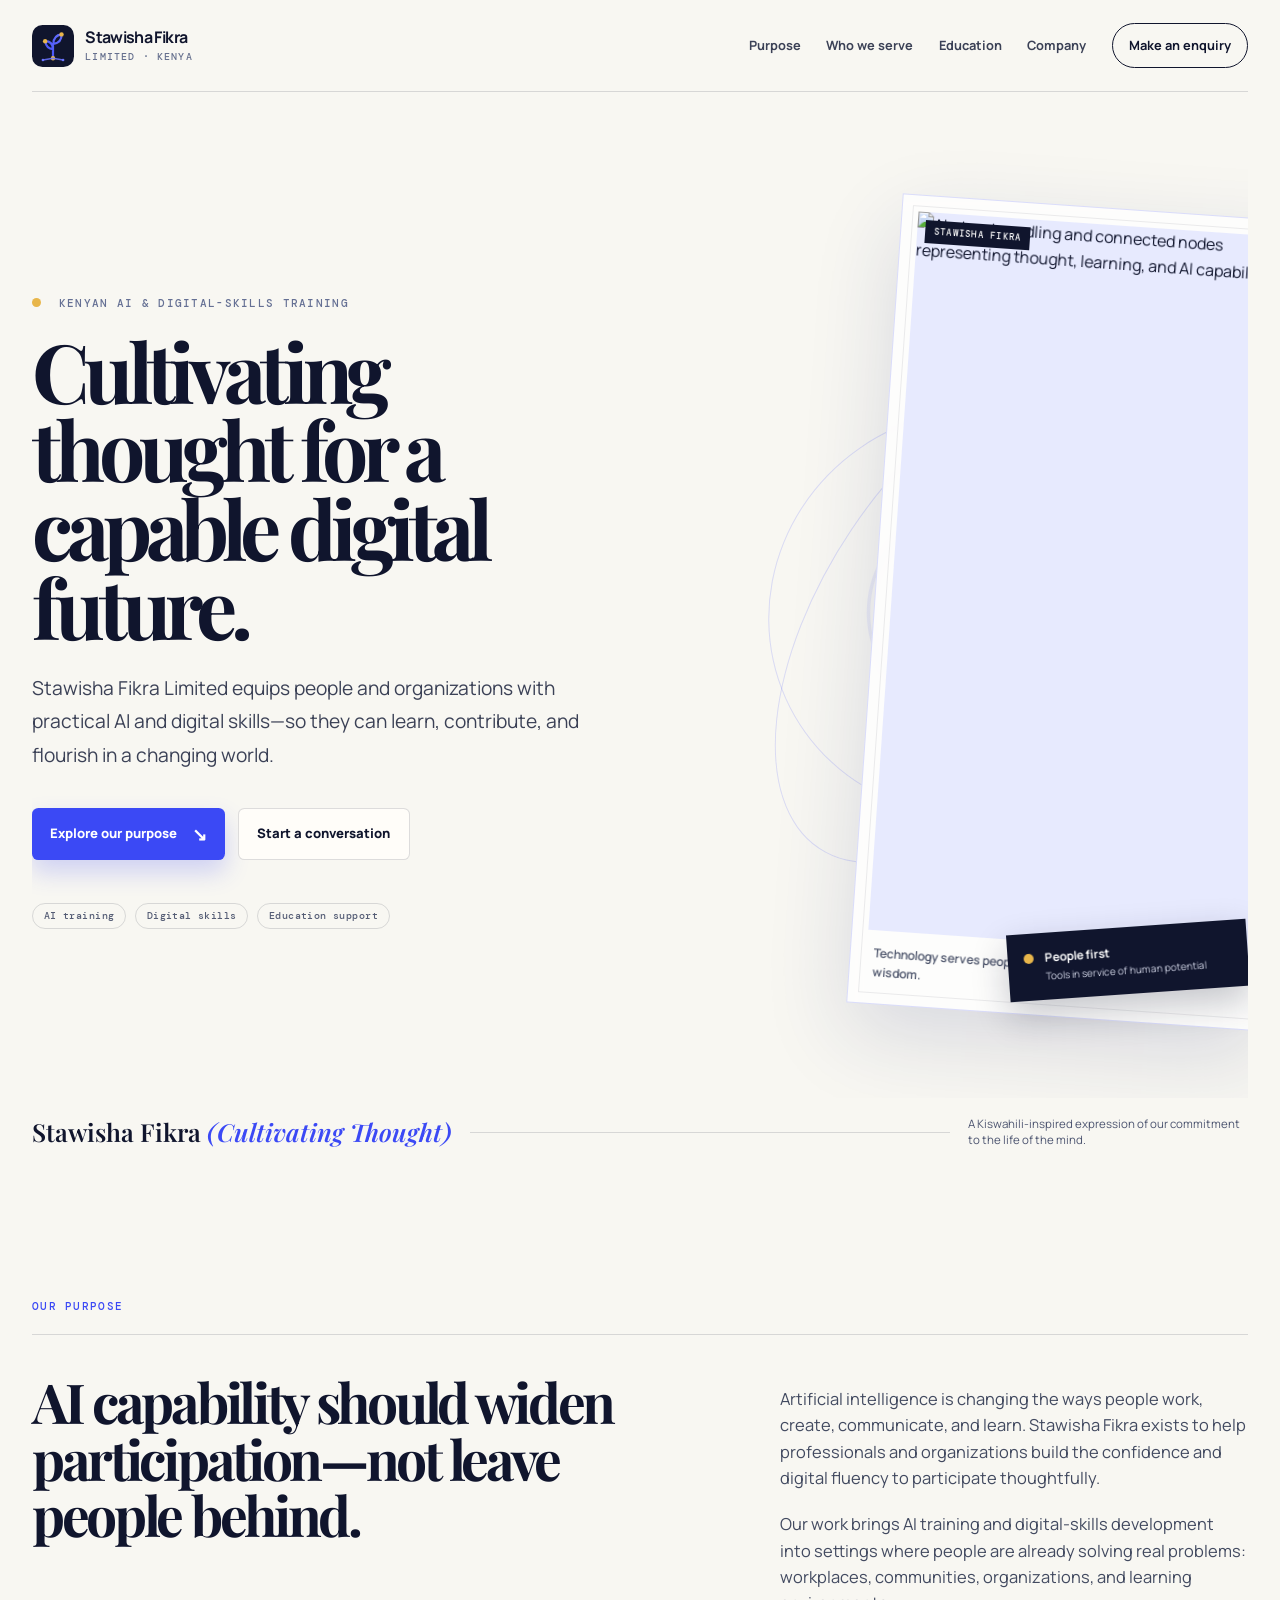
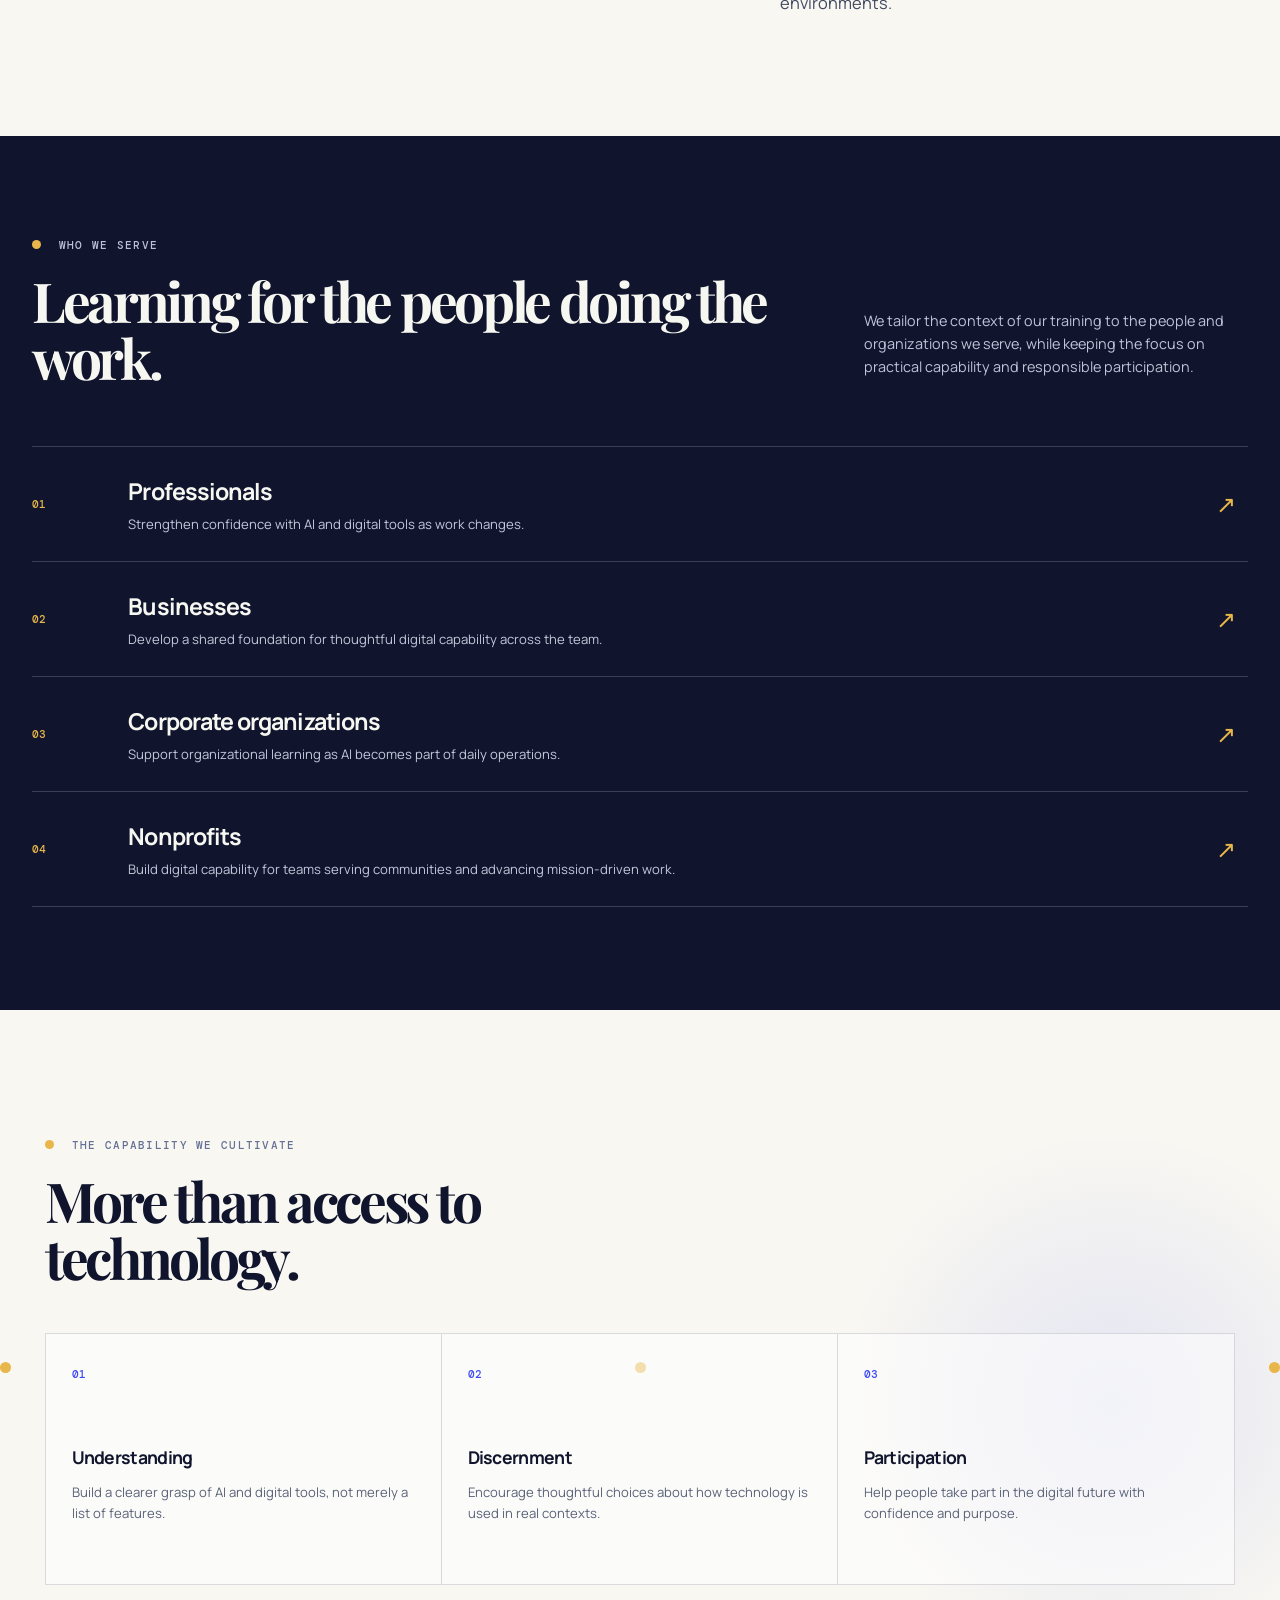
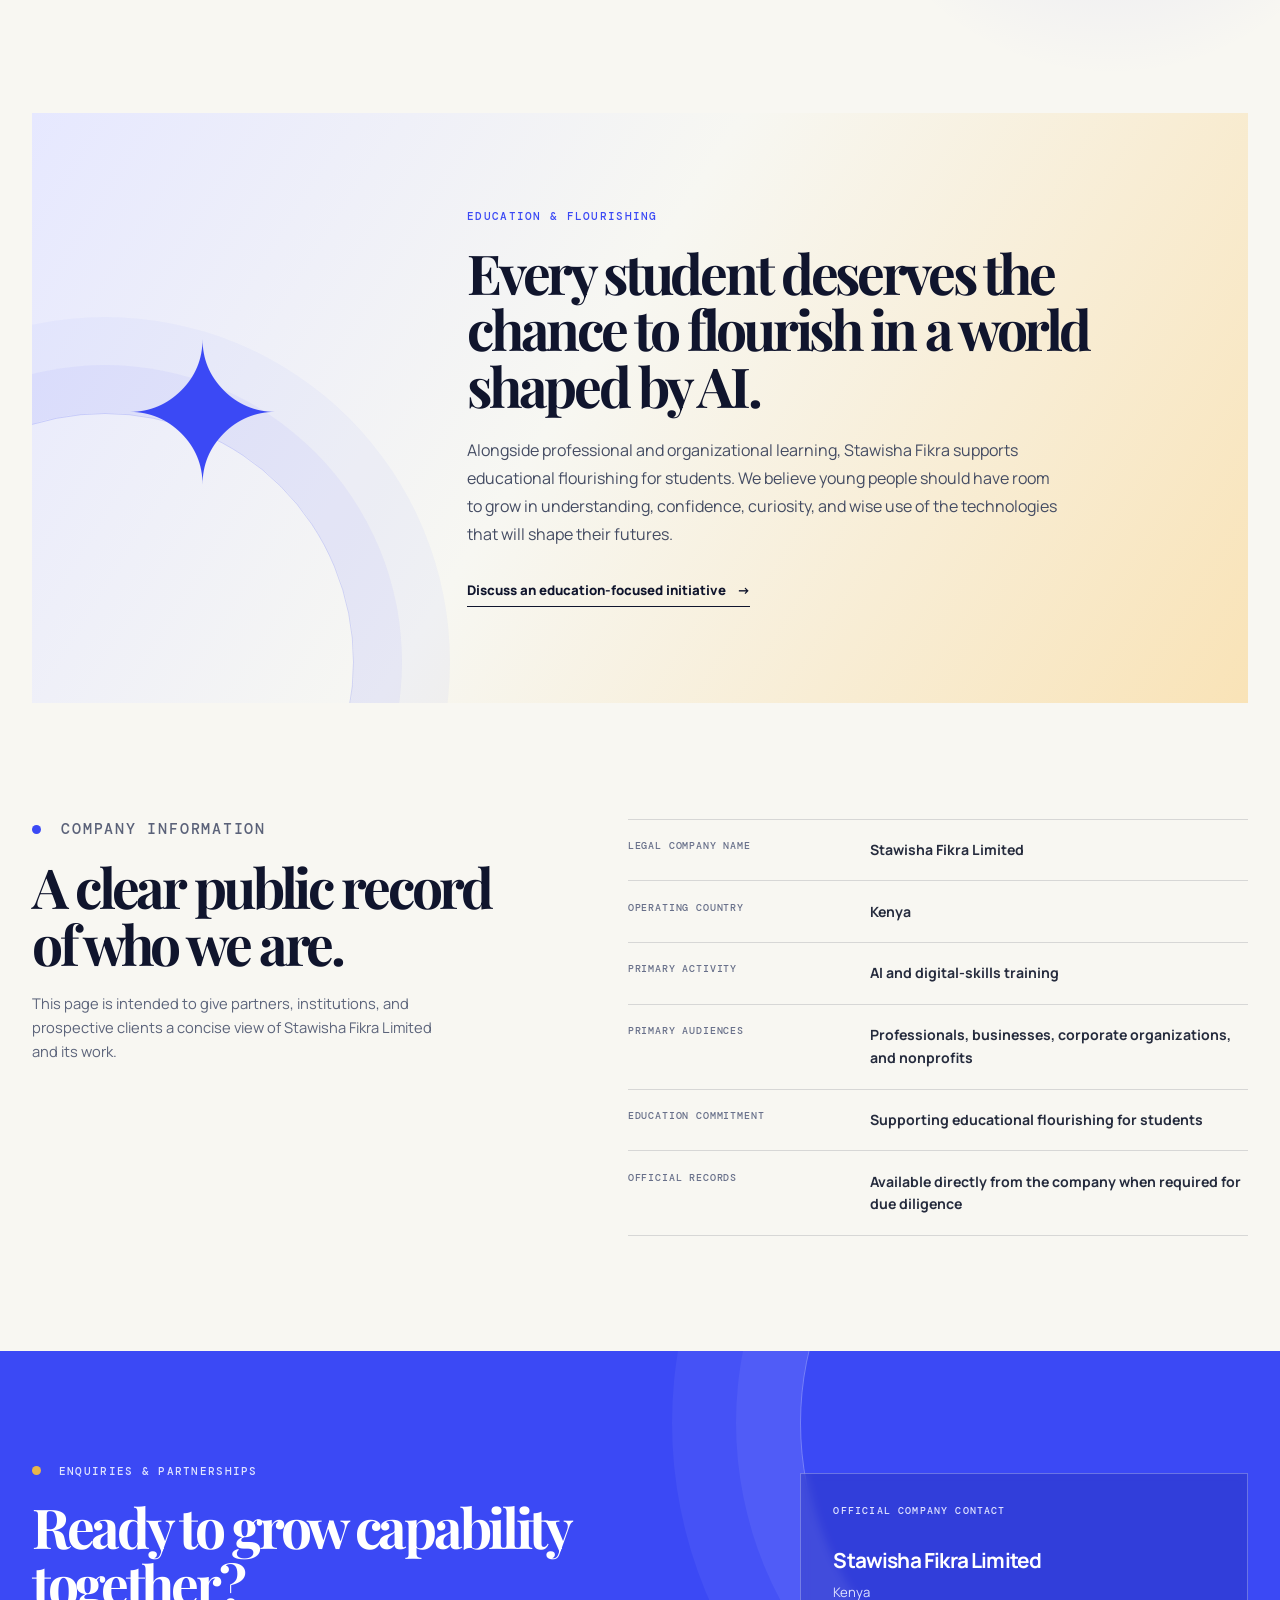
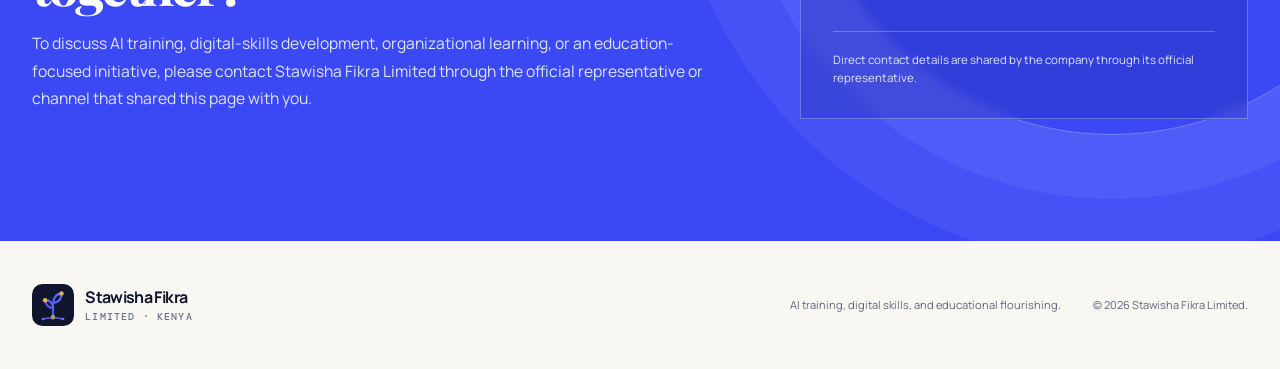
==== index.html @ e41175f0 "Publish official Stawisha Fikra website" ====
<!doctype html>
<html lang="en">
  <head>
    <meta charset="UTF-8" />
    <meta name="viewport" content="width=device-width, initial-scale=1.0" />
    <meta name="theme-color" content="#3b49f5" />
    <meta
      name="description"
      content="Stawisha Fikra Limited is a Kenyan AI and digital-skills training company serving professionals, businesses, corporate organizations, and nonprofits."
    />
    <meta
      name="keywords"
      content="AI training Kenya, digital skills, Stawisha Fikra, organizational learning, student flourishing"
    />
    <meta property="og:type" content="website" />
    <meta property="og:title" content="Stawisha Fikra | AI & Digital Skills Training" />
    <meta
      property="og:description"
      content="Cultivating thought and building practical AI and digital capability for people and organizations in Kenya."
    />
    <meta property="og:url" content="https://amosthestemguy.github.io/stawisha-fikra-limited/" />
    <meta property="og:site_name" content="Stawisha Fikra Limited" />
    <meta property="og:image" content="https://files.manuscdn.com/user_upload_by_module/session_file/112589645/gCdXlFzOjqTmCFvg.svg" />
    <meta name="twitter:card" content="summary" />
    <meta name="twitter:title" content="Stawisha Fikra | AI & Digital Skills Training" />
    <meta
      name="twitter:description"
      content="Cultivating thought and building practical AI and digital capability for people and organizations in Kenya."
    />
    <meta name="twitter:image" content="https://files.manuscdn.com/user_upload_by_module/session_file/112589645/gCdXlFzOjqTmCFvg.svg" />
    <title>Stawisha Fikra | AI & Digital Skills Training</title>
    <link rel="canonical" href="https://amosthestemguy.github.io/stawisha-fikra-limited/" />
    <link rel="icon" href="/favicon.svg" type="image/svg+xml" />
    <link rel="manifest" href="/manifest.webmanifest" />
    <link rel="stylesheet" href="/styles.css" />
  </head>
  <body>
    <a class="skip-link" href="#main-content">Skip to content</a>

    <header class="site-header">
      <a class="brand" href="#top" aria-label="Stawisha Fikra home">
        <img src="/favicon.svg" alt="" width="42" height="42" />
        <span>
          <strong>Stawisha Fikra</strong>
          <small>Limited · Kenya</small>
        </span>
      </a>
      <nav aria-label="Primary navigation">
        <a href="#purpose">Purpose</a>
        <a href="#who-we-serve">Who we serve</a>
        <a href="#education">Education</a>
        <a href="#company">Company</a>
        <a class="nav-cta" href="#contact">Make an enquiry</a>
      </nav>
    </header>

    <main id="main-content">
      <section class="hero" id="top" aria-labelledby="hero-title">
        <div class="hero-copy">
          <p class="eyebrow"><span></span> Kenyan AI &amp; digital-skills training</p>
          <h1 id="hero-title">Cultivating thought for a capable digital future.</h1>
          <p class="hero-lede">
            Stawisha Fikra Limited equips people and organizations with practical AI and digital skills—so they can learn, contribute, and flourish in a changing world.
          </p>
          <div class="hero-actions">
            <a class="button button-primary" href="#purpose">Explore our purpose <span aria-hidden="true">↘</span></a>
            <a class="button button-secondary" href="#contact">Start a conversation</a>
          </div>
          <div class="hero-proof" aria-label="Company focus areas">
            <span>AI training</span>
            <span>Digital skills</span>
            <span>Education support</span>
          </div>
        </div>

        <div class="hero-art" aria-label="Cultivating thought visual">
          <div class="orbit orbit-one"></div>
          <div class="orbit orbit-two"></div>
          <div class="hero-art-panel">
            <div class="art-label">STAWISHA FIKRA</div>
            <img
              src="/manus-storage/async-images/qC5OVUge8Ww4VM1er7DIjy/image-1.webp"
              alt="Abstract seedling and connected nodes representing thought, learning, and AI capability"
              width="720"
              height="720"
              fetchpriority="high"
            />
            <p>Technology serves people best when capability grows with wisdom.</p>
          </div>
          <div class="signal-card">
            <span class="signal-dot"></span>
            <div><strong>People first</strong><small>Tools in service of human potential</small></div>
          </div>
        </div>
      </section>

      <section class="name-band" aria-label="Company name translation">
        <p>Stawisha Fikra <span>(Cultivating Thought)</span></p>
        <div class="name-rule" aria-hidden="true"></div>
        <p class="name-note">A Kiswahili-inspired expression of our commitment to the life of the mind.</p>
      </section>

      <section class="purpose section-frame" id="purpose" aria-labelledby="purpose-title">
        <div class="section-kicker">Our purpose</div>
        <div class="purpose-layout">
          <div>
            <h2 id="purpose-title">AI capability should widen participation—not leave people behind.</h2>
          </div>
          <div class="purpose-copy">
            <p>
              Artificial intelligence is changing the ways people work, create, communicate, and learn. Stawisha Fikra exists to help professionals and organizations build the confidence and digital fluency to participate thoughtfully.
            </p>
            <p>
              Our work brings AI training and digital-skills development into settings where people are already solving real problems: workplaces, communities, organizations, and learning environments.
            </p>
          </div>
        </div>
      </section>

      <section class="audiences" id="who-we-serve" aria-labelledby="audience-title">
        <div class="audience-header">
          <div>
            <p class="eyebrow dark"><span></span> Who we serve</p>
            <h2 id="audience-title">Learning for the people doing the work.</h2>
          </div>
          <p>We tailor the context of our training to the people and organizations we serve, while keeping the focus on practical capability and responsible participation.</p>
        </div>
        <div class="audience-list">
          <article class="audience-item">
            <span class="number">01</span>
            <div><h3>Professionals</h3><p>Strengthen confidence with AI and digital tools as work changes.</p></div>
            <span class="arrow" aria-hidden="true">↗</span>
          </article>
          <article class="audience-item">
            <span class="number">02</span>
            <div><h3>Businesses</h3><p>Develop a shared foundation for thoughtful digital capability across the team.</p></div>
            <span class="arrow" aria-hidden="true">↗</span>
          </article>
          <article class="audience-item">
            <span class="number">03</span>
            <div><h3>Corporate organizations</h3><p>Support organizational learning as AI becomes part of daily operations.</p></div>
            <span class="arrow" aria-hidden="true">↗</span>
          </article>
          <article class="audience-item">
            <span class="number">04</span>
            <div><h3>Nonprofits</h3><p>Build digital capability for teams serving communities and advancing mission-driven work.</p></div>
            <span class="arrow" aria-hidden="true">↗</span>
          </article>
        </div>
      </section>

      <section class="capability" aria-labelledby="capability-title">
        <div class="capability-rail" aria-hidden="true"><span></span><span></span><span></span></div>
        <div class="capability-content">
          <p class="eyebrow"><span></span> The capability we cultivate</p>
          <h2 id="capability-title">More than access to technology.</h2>
          <div class="capability-grid">
            <article><span>01</span><h3>Understanding</h3><p>Build a clearer grasp of AI and digital tools, not merely a list of features.</p></article>
            <article><span>02</span><h3>Discernment</h3><p>Encourage thoughtful choices about how technology is used in real contexts.</p></article>
            <article><span>03</span><h3>Participation</h3><p>Help people take part in the digital future with confidence and purpose.</p></article>
          </div>
        </div>
      </section>

      <section class="education section-frame" id="education" aria-labelledby="education-title">
        <div class="education-marker" aria-hidden="true">✦</div>
        <div class="education-copy">
          <p class="section-kicker">Education &amp; flourishing</p>
          <h2 id="education-title">Every student deserves the chance to flourish in a world shaped by AI.</h2>
          <p>
            Alongside professional and organizational learning, Stawisha Fikra supports educational flourishing for students. We believe young people should have room to grow in understanding, confidence, curiosity, and wise use of the technologies that will shape their futures.
          </p>
          <a class="text-link" href="#contact">Discuss an education-focused initiative <span aria-hidden="true">→</span></a>
        </div>
      </section>

      <section class="company" id="company" aria-labelledby="company-title">
        <div class="company-intro">
          <p class="eyebrow dark"><span></span> Company information</p>
          <h2 id="company-title">A clear public record of who we are.</h2>
          <p>This page is intended to give partners, institutions, and prospective clients a concise view of Stawisha Fikra Limited and its work.</p>
        </div>
        <dl class="company-facts">
          <div><dt>Legal company name</dt><dd>Stawisha Fikra Limited</dd></div>
          <div><dt>Operating country</dt><dd>Kenya</dd></div>
          <div><dt>Primary activity</dt><dd>AI and digital-skills training</dd></div>
          <div><dt>Primary audiences</dt><dd>Professionals, businesses, corporate organizations, and nonprofits</dd></div>
          <div><dt>Education commitment</dt><dd>Supporting educational flourishing for students</dd></div>
          <div><dt>Official records</dt><dd>Available directly from the company when required for due diligence</dd></div>
        </dl>
      </section>

      <section class="contact" id="contact" aria-labelledby="contact-title">
        <div class="contact-sun" aria-hidden="true"></div>
        <div class="contact-copy">
          <p class="eyebrow"><span></span> Enquiries &amp; partnerships</p>
          <h2 id="contact-title">Ready to grow capability together?</h2>
          <p>To discuss AI training, digital-skills development, organizational learning, or an education-focused initiative, please contact Stawisha Fikra Limited through the official representative or channel that shared this page with you.</p>
        </div>
        <aside class="contact-card" aria-label="Official contact information">
          <p class="contact-card-label">Official company contact</p>
          <h3>Stawisha Fikra Limited</h3>
          <p>Kenya</p>
          <div class="contact-card-rule"></div>
          <p class="contact-small">Direct contact details are shared by the company through its official representative.</p>
        </aside>
      </section>
    </main>

    <footer class="site-footer">
      <a class="brand brand-footer" href="#top" aria-label="Back to top">
        <img src="/favicon.svg" alt="" width="35" height="35" />
        <span><strong>Stawisha Fikra</strong><small>Limited · Kenya</small></span>
      </a>
      <p>AI training, digital skills, and educational flourishing.</p>
      <p>© <span id="year">2026</span> Stawisha Fikra Limited.</p>
    </footer>
  </body>
</html>
---- styles.css ----
@import url('https://fonts.googleapis.com/css2?family=DM+Mono:wght@400;500&family=Manrope:wght@400;500;600;700;800&family=Playfair+Display:ital,wght@0,600;0,700;1,600&display=swap');

:root {
  --ink: #10152d;
  --muted: #66708e;
  --paper: #f8f7f2;
  --blue: #3b49f5;
  --blue-dark: #242cb5;
  --gold: #e8b64b;
  --line: rgba(16, 21, 45, 0.14);
  --serif: "Playfair Display", Georgia, serif;
  --sans: "Manrope", Arial, sans-serif;
  --mono: "DM Mono", monospace;
}

* { box-sizing: border-box; }
html { scroll-behavior: smooth; }
body { margin: 0; background: var(--paper); color: var(--ink); font-family: var(--sans); font-size: 16px; line-height: 1.6; }
a { color: inherit; text-decoration: none; }
img { display: block; max-width: 100%; }

.skip-link { position: fixed; z-index: 100; top: -5rem; left: 1rem; background: var(--ink); color: #fff; padding: .75rem 1rem; border-radius: .5rem; transition: top .2s; }
.skip-link:focus { top: 1rem; }

.site-header { width: min(1380px, calc(100% - 64px)); min-height: 92px; margin: auto; display: flex; justify-content: space-between; align-items: center; gap: 2rem; border-bottom: 1px solid var(--line); }
.brand { display: inline-flex; align-items: center; gap: .7rem; flex-shrink: 0; }
.brand img { width: 42px; height: 42px; }
.brand span { display: grid; line-height: 1.08; }
.brand strong { font-size: 1rem; letter-spacing: -.04em; }
.brand small { margin-top: .35rem; color: var(--muted); font: 500 .61rem/1 var(--mono); letter-spacing: .12em; text-transform: uppercase; }
.site-header nav { display: flex; align-items: center; gap: clamp(.8rem, 2vw, 2rem); color: #3b4156; font-size: .8rem; font-weight: 700; }
.site-header nav > a:not(.nav-cta) { position: relative; }
.site-header nav > a:not(.nav-cta)::after { content: ""; width: 0; height: 2px; position: absolute; bottom: -.4rem; left: 0; background: var(--blue); transition: width .2s; }
.site-header nav > a:not(.nav-cta):hover::after, .site-header nav > a:not(.nav-cta):focus-visible::after { width: 100%; }
.nav-cta { padding: .7rem 1rem; border: 1px solid var(--ink); border-radius: 999px; color: var(--ink); }
.nav-cta:hover, .nav-cta:focus-visible { background: var(--ink); color: #fff; }

.hero { width: min(1380px, calc(100% - 64px)); min-height: 675px; margin: auto; padding: clamp(4.5rem, 9vw, 8.5rem) 0 5rem; display: grid; grid-template-columns: minmax(0, 1.04fr) minmax(410px, .96fr); align-items: center; gap: clamp(2rem, 7vw, 8rem); overflow: hidden; }
.hero-copy { position: relative; z-index: 2; }
.eyebrow, .section-kicker { margin: 0 0 1.2rem; color: #657094; font: 500 .67rem/1.4 var(--mono); letter-spacing: .12em; text-transform: uppercase; }
.eyebrow span { display: inline-block; width: 9px; height: 9px; margin-right: .6rem; border-radius: 99px; background: var(--gold); }
.eyebrow.dark { color: #5b6279; }
.eyebrow.dark span { background: var(--blue); }
h1, h2, h3, p { margin-top: 0; }
h1 { max-width: 700px; margin-bottom: 1.65rem; font: 700 clamp(3.5rem, 6.4vw, 6.7rem)/.96 var(--serif); letter-spacing: -.075em; }
.hero-lede { max-width: 590px; margin-bottom: 2.2rem; color: #3b4156; font-size: clamp(1.02rem, 1.5vw, 1.2rem); line-height: 1.75; }
.hero-actions { display: flex; flex-wrap: wrap; gap: .8rem; }
.button { min-height: 50px; display: inline-flex; align-items: center; justify-content: center; gap: .9rem; padding: .75rem 1.15rem; border-radius: .4rem; font-size: .82rem; font-weight: 800; transition: transform .2s, background .2s, color .2s; }
.button:hover, .button:focus-visible { transform: translateY(-2px); }
.button-primary { background: var(--blue); color: #fff; box-shadow: 0 12px 24px rgba(59, 73, 245, .22); }
.button-primary:hover, .button-primary:focus-visible { background: var(--blue-dark); }
.button-primary span { font-size: 1.1rem; }
.button-secondary { border: 1px solid var(--line); background: #fffdf9; }
.button-secondary:hover, .button-secondary:focus-visible { border-color: var(--ink); }
.hero-proof { display: flex; flex-wrap: wrap; gap: .55rem; margin-top: 2.7rem; }
.hero-proof span { padding: .43rem .68rem; border: 1px solid var(--line); border-radius: 999px; color: #555d75; font: 500 .63rem/1 var(--mono); letter-spacing: .04em; }

.hero-art { position: relative; min-height: 470px; display: grid; place-items: center; }
.hero-art::before { content: ""; position: absolute; width: 90%; aspect-ratio: 1; border-radius: 50%; background: radial-gradient(circle at 50% 50%, rgba(232,182,75,.24) 0 3%, transparent 3.2% 12%, rgba(59,73,245,.11) 12.3% 13%, transparent 13.3% 31%, rgba(59,73,245,.08) 31.3% 32%, transparent 32.3%); }
.orbit { position: absolute; border: 1px solid rgba(59,73,245,.16); border-radius: 50%; }
.orbit-one { width: 78%; height: 50%; transform: rotate(-24deg); }
.orbit-two { width: 56%; height: 70%; transform: rotate(34deg); }
.hero-art-panel { position: relative; z-index: 1; width: min(80%, 420px); padding: 1rem; border: 1px solid rgba(59,73,245,.18); background: rgba(255,255,255,.72); box-shadow: 0 30px 80px rgba(31, 39, 110, .14); backdrop-filter: blur(8px); transform: rotate(4deg); }
.hero-art-panel::after { content: ""; position: absolute; inset: .6rem; border: 1px solid rgba(16,21,45,.08); pointer-events: none; }
.hero-art-panel img { width: 100%; aspect-ratio: 1; object-fit: cover; background: #e7eafe; }
.art-label { position: absolute; z-index: 2; top: 1.5rem; left: 1.5rem; padding: .45rem .55rem; background: var(--ink); color: #fff; font: 500 .56rem/1 var(--mono); letter-spacing: .14em; }
.hero-art-panel p { margin: .9rem .45rem .3rem; color: #4a5269; font: 600 .76rem/1.55 var(--sans); }
.signal-card { position: absolute; z-index: 3; right: 0; bottom: 1.5rem; width: min(240px, 54%); display: flex; align-items: flex-start; gap: .7rem; padding: 1rem; background: var(--ink); color: #fff; box-shadow: 0 14px 36px rgba(16, 21, 45, .24); transform: rotate(-4deg); }
.signal-dot { width: 10px; height: 10px; flex: 0 0 10px; margin-top: .27rem; border-radius: 50%; background: var(--gold); }
.signal-card strong, .signal-card small { display: block; }
.signal-card strong { font-size: .74rem; }
.signal-card small { margin-top: .15rem; color: #cfd3e4; font-size: .63rem; line-height: 1.35; }

.name-band { width: min(1380px, calc(100% - 64px)); margin: 0 auto; padding: 1.1rem 0 3rem; display: flex; align-items: center; gap: 1.1rem; color: #4d5570; }
.name-band > p:first-child { flex-shrink: 0; margin: 0; color: var(--ink); font: 600 clamp(1.1rem, 2vw, 1.55rem)/1.2 var(--serif); }
.name-band > p:first-child span { color: var(--blue); font-style: italic; }
.name-rule { height: 1px; flex: 1; background: var(--line); }
.name-note { max-width: 280px; margin: 0; font-size: .72rem; line-height: 1.45; }

.section-frame { width: min(1380px, calc(100% - 64px)); margin: auto; }
.purpose { padding: clamp(4.5rem, 8vw, 8rem) 0; }
.section-kicker { color: var(--blue); }
.purpose-layout { display: grid; grid-template-columns: 1.15fr .85fr; gap: clamp(2rem, 9vw, 11rem); border-top: 1px solid var(--line); padding-top: 2.4rem; }
h2 { font: 700 clamp(2.25rem, 4.3vw, 4.6rem)/1.03 var(--serif); letter-spacing: -.06em; }
.purpose h2 { max-width: 780px; margin-bottom: 0; }
.purpose-copy { padding-top: .8rem; color: #424a60; font-size: 1.03rem; }
.purpose-copy p + p { margin-top: 1.25rem; }

.audiences { padding: clamp(4.5rem, 8vw, 7.5rem) max(32px, calc((100% - 1380px)/2)); background: var(--ink); color: #f7f7f2; }
.audience-header { max-width: 1380px; margin: auto; display: grid; grid-template-columns: 1.1fr .55fr; gap: 4rem; align-items: end; }
.audience-header .eyebrow { color: #bbc1db; }
.audience-header .eyebrow span { background: var(--gold); }
.audience-header h2 { margin-bottom: 0; }
.audience-header > p { max-width: 390px; margin-bottom: .45rem; color: #bfc5d8; font-size: .9rem; }
.audience-list { max-width: 1380px; margin: 3.8rem auto 0; border-top: 1px solid rgba(255,255,255,.18); }
.audience-item { min-height: 115px; display: grid; grid-template-columns: 74px 1fr 32px; gap: 1.4rem; align-items: center; border-bottom: 1px solid rgba(255,255,255,.18); transition: padding .25s, background .25s; }
.audience-item:hover { padding-left: 1.1rem; background: rgba(255,255,255,.035); }
.audience-item .number { color: var(--gold); font: 500 .68rem/1 var(--mono); }
.audience-item h3 { margin: 0 0 .25rem; font-size: clamp(1.15rem, 2vw, 1.45rem); letter-spacing: -.04em; }
.audience-item p { margin: 0; color: #c3c8db; font-size: .82rem; }
.audience-item .arrow { color: var(--gold); font-size: 1.5rem; }

.capability { position: relative; display: grid; grid-template-columns: minmax(1rem, 1fr) minmax(0, 1190px) minmax(1rem, 1fr); padding: clamp(5rem, 10vw, 10rem) 0; overflow: hidden; }
.capability::before { content: ""; position: absolute; top: 14%; right: -8rem; width: 37rem; height: 37rem; border-radius: 50%; background: radial-gradient(circle, rgba(59,73,245,.11), rgba(59,73,245,0) 65%); }
.capability-rail { grid-column: 1 / -1; position: absolute; top: 50%; left: 0; right: 0; display: flex; justify-content: space-between; pointer-events: none; }
.capability-rail span { width: 11px; height: 11px; border-radius: 50%; background: var(--gold); }
.capability-content { position: relative; z-index: 1; grid-column: 2; }
.capability h2 { max-width: 610px; margin-bottom: 3rem; }
.capability-grid { display: grid; grid-template-columns: repeat(3, 1fr); border: 1px solid var(--line); background: rgba(255,255,255,.55); }
.capability-grid article { min-height: 250px; padding: 1.6rem; border-right: 1px solid var(--line); }
.capability-grid article:last-child { border-right: 0; }
.capability-grid span { color: var(--blue); font: 500 .67rem/1 var(--mono); }
.capability-grid h3 { margin: 3.6rem 0 .65rem; font-size: 1.1rem; letter-spacing: -.04em; }
.capability-grid p { color: #5a6278; font-size: .82rem; line-height: 1.65; }

.education { position: relative; min-height: 590px; margin-bottom: clamp(5rem, 9vw, 9rem); padding: clamp(3rem, 7vw, 7rem); display: grid; grid-template-columns: .5fr 1fr; align-items: center; background: linear-gradient(122deg, #e6e8ff 0%, #f7f7f2 45%, #f9e3b7 100%); overflow: hidden; }
.education::before { content: ""; position: absolute; width: 31rem; height: 31rem; bottom: -13rem; left: -11rem; border: 1px solid rgba(59,73,245,.2); border-radius: 50%; box-shadow: 0 0 0 3rem rgba(59,73,245,.05), 0 0 0 6rem rgba(59,73,245,.04); }
.education-marker { position: relative; z-index: 1; color: var(--blue); font-size: clamp(6rem, 15vw, 12rem); }
.education-copy { position: relative; z-index: 1; max-width: 700px; }
.education h2 { margin-bottom: 1.4rem; }
.education-copy > p:not(.section-kicker) { max-width: 600px; color: #444c63; font-size: 1rem; line-height: 1.75; }
.text-link { display: inline-flex; gap: .7rem; margin-top: 1rem; padding-bottom: .3rem; border-bottom: 1px solid var(--ink); font-weight: 800; font-size: .83rem; }
.text-link:hover, .text-link:focus-visible { color: var(--blue); border-color: var(--blue); }

.company { width: min(1380px, calc(100% - 64px)); margin: auto; padding-bottom: clamp(5rem, 9vw, 9rem); display: grid; grid-template-columns: .86fr 1.14fr; gap: clamp(3rem, 10vw, 10rem); }
.company-intro h2 { margin: 0 0 1.3rem; }
.company-intro > p { max-width: 415px; color: #5b637a; font-size: .92rem; }
.company-facts { margin: 0; border-top: 1px solid var(--line); }
.company-facts > div { display: grid; grid-template-columns: 36% 1fr; gap: 1.2rem; padding: 1.2rem 0; border-bottom: 1px solid var(--line); }
.company-facts dt { color: #68708a; font: 500 .65rem/1.4 var(--mono); letter-spacing: .08em; text-transform: uppercase; }
.company-facts dd { margin: 0; color: #252b3d; font-weight: 700; font-size: .88rem; }

.contact { position: relative; min-height: 490px; display: grid; grid-template-columns: minmax(0, 1fr) minmax(300px, .65fr); gap: 5rem; align-items: center; padding: clamp(3rem, 7vw, 7rem) max(32px, calc((100% - 1380px)/2)); background: var(--blue); color: #fff; overflow: hidden; }
.contact-sun { position: absolute; top: -15rem; right: -9rem; width: 39rem; height: 39rem; border: 1px solid rgba(255,255,255,.3); border-radius: 50%; box-shadow: 0 0 0 4rem rgba(255,255,255,.06), 0 0 0 8rem rgba(255,255,255,.05); }
.contact-copy, .contact-card { position: relative; z-index: 1; }
.contact .eyebrow { color: #dfe3ff; }
.contact .eyebrow span { background: var(--gold); }
.contact h2 { max-width: 670px; margin-bottom: 1.2rem; }
.contact-copy > p:not(.eyebrow) { max-width: 690px; color: #e1e4ff; font-size: .98rem; line-height: 1.75; }
.contact-card { padding: 2rem; border: 1px solid rgba(255,255,255,.28); background: rgba(23, 31, 145, .26); backdrop-filter: blur(5px); }
.contact-card-label { margin-bottom: 1.8rem; color: #dfe3ff; font: 500 .61rem/1 var(--mono); letter-spacing: .12em; text-transform: uppercase; }
.contact-card h3 { margin-bottom: .25rem; font-size: 1.3rem; letter-spacing: -.04em; }
.contact-card > p:not(.contact-card-label):not(.contact-small) { color: #e1e4ff; font-size: .82rem; }
.contact-card-rule { height: 1px; margin: 1.75rem 0 1.2rem; background: rgba(255,255,255,.25); }
.contact-small { margin-bottom: 0; color: #dfe3ff; font-size: .72rem; line-height: 1.55; }

.site-footer { width: min(1380px, calc(100% - 64px)); min-height: 128px; margin: auto; display: grid; grid-template-columns: 1fr auto auto; gap: 2rem; align-items: center; color: #5d657b; font-size: .69rem; }
.brand-footer strong { color: var(--ink); }
.site-footer > p { margin: 0; }

@media (max-width: 900px) {
  .site-header { width: min(100% - 40px, 1380px); min-height: 84px; }
  .site-header nav { gap: .9rem; font-size: .7rem; }
  .hero, .section-frame, .company, .name-band { width: min(100% - 40px, 1380px); }
  .hero { grid-template-columns: 1fr; padding-top: 5rem; }
  .hero-art { min-height: 410px; max-width: 580px; justify-self: center; width: 100%; }
  .purpose-layout, .audience-header, .company { grid-template-columns: 1fr; gap: 2rem; }
  .capability { grid-template-columns: 20px minmax(0, 1fr) 20px; }
  .education { grid-template-columns: 1fr; min-height: auto; }
  .education-marker { position: absolute; top: -.2rem; right: 1.2rem; opacity: .28; }
  .site-footer { width: min(100% - 40px, 1380px); grid-template-columns: 1fr 1fr; padding: 2rem 0; }
  .site-footer > p:last-child { grid-column: 1 / -1; }
}

@media (max-width: 660px) {
  .site-header { padding: 1rem 0; align-items: flex-start; }
  .site-header nav { justify-content: flex-end; flex-wrap: wrap; row-gap: .5rem; }
  .site-header nav > a:not(.nav-cta) { display: none; }
  .nav-cta { padding: .6rem .75rem; }
  h1 { font-size: clamp(3.1rem, 15vw, 4.5rem); }
  .hero { width: min(100% - 32px, 1380px); padding-top: 4rem; }
  .hero-art { min-height: 310px; margin-top: 1.5rem; }
  .hero-art-panel { width: 76%; }
  .signal-card { right: 0; bottom: 0; width: 56%; }
  .name-band { width: min(100% - 32px, 1380px); display: block; padding-bottom: 2.8rem; }
  .name-rule { margin: .8rem 0; }
  .name-note { max-width: 100%; }
  .section-frame, .company { width: min(100% - 32px, 1380px); }
  .purpose { padding: 4.5rem 0; }
  h2 { font-size: clamp(2.2rem, 11vw, 3.35rem); }
  .audiences { padding: 4.5rem 16px; }
  .audience-header { gap: 1.3rem; }
  .audience-list { margin-top: 2.2rem; }
  .audience-item { grid-template-columns: 36px 1fr 20px; gap: .7rem; min-height: 122px; }
  .capability { grid-template-columns: 16px minmax(0, 1fr) 16px; padding: 5rem 0; }
  .capability-grid { grid-template-columns: 1fr; }
  .capability-grid article { min-height: auto; padding: 1.45rem; border-right: 0; border-bottom: 1px solid var(--line); }
  .capability-grid article:last-child { border-bottom: 0; }
  .capability-grid h3 { margin-top: 2rem; }
  .education { width: min(100% - 32px, 1380px); padding: 4.5rem 1.5rem; }
  .company { padding-bottom: 5rem; }
  .company-facts > div { grid-template-columns: 1fr; gap: .45rem; }
  .contact { grid-template-columns: 1fr; gap: 2rem; padding: 4.5rem 16px; }
  .site-footer { width: min(100% - 32px, 1380px); grid-template-columns: 1fr; gap: 1rem; }
  .site-footer > p:last-child { grid-column: auto; }
}

@media (prefers-reduced-motion: reduce) { html { scroll-behavior: auto; } *, *::before, *::after { transition-duration: .01ms !important; animation-duration: .01ms !important; } }
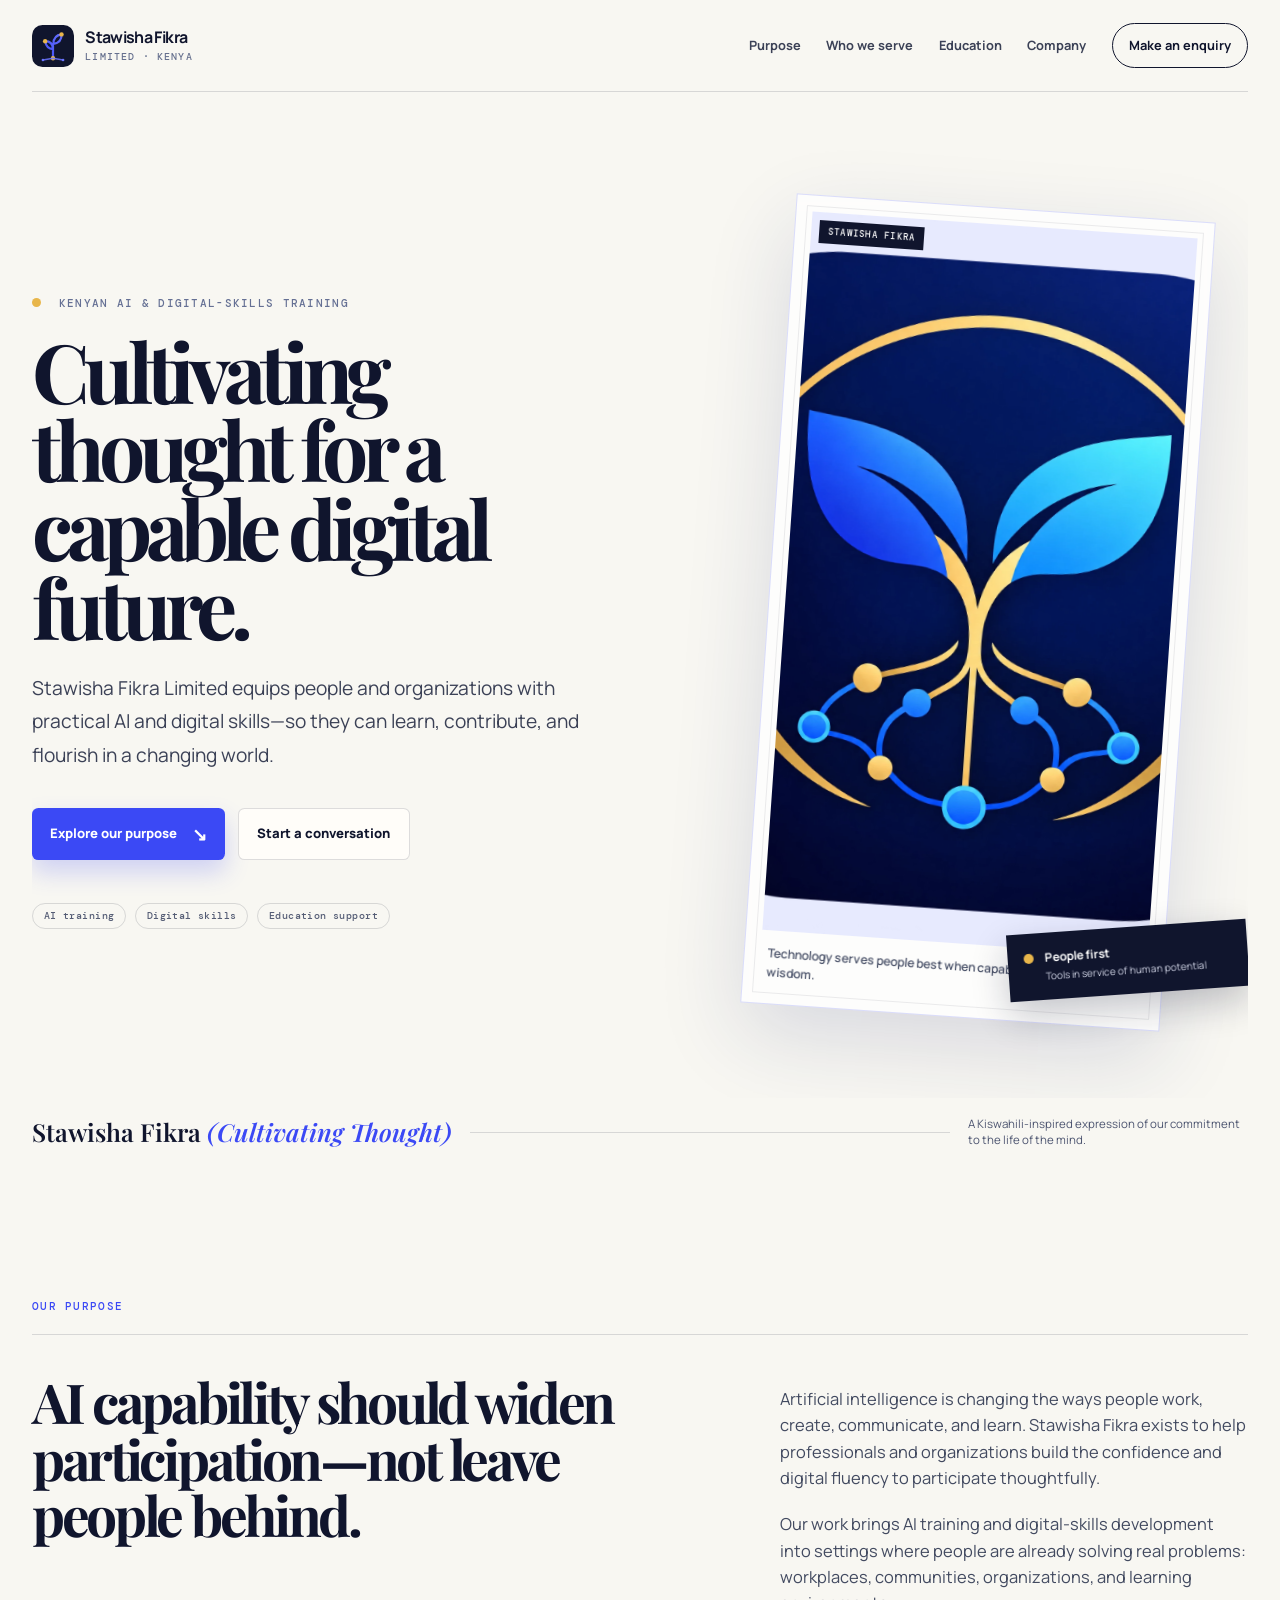
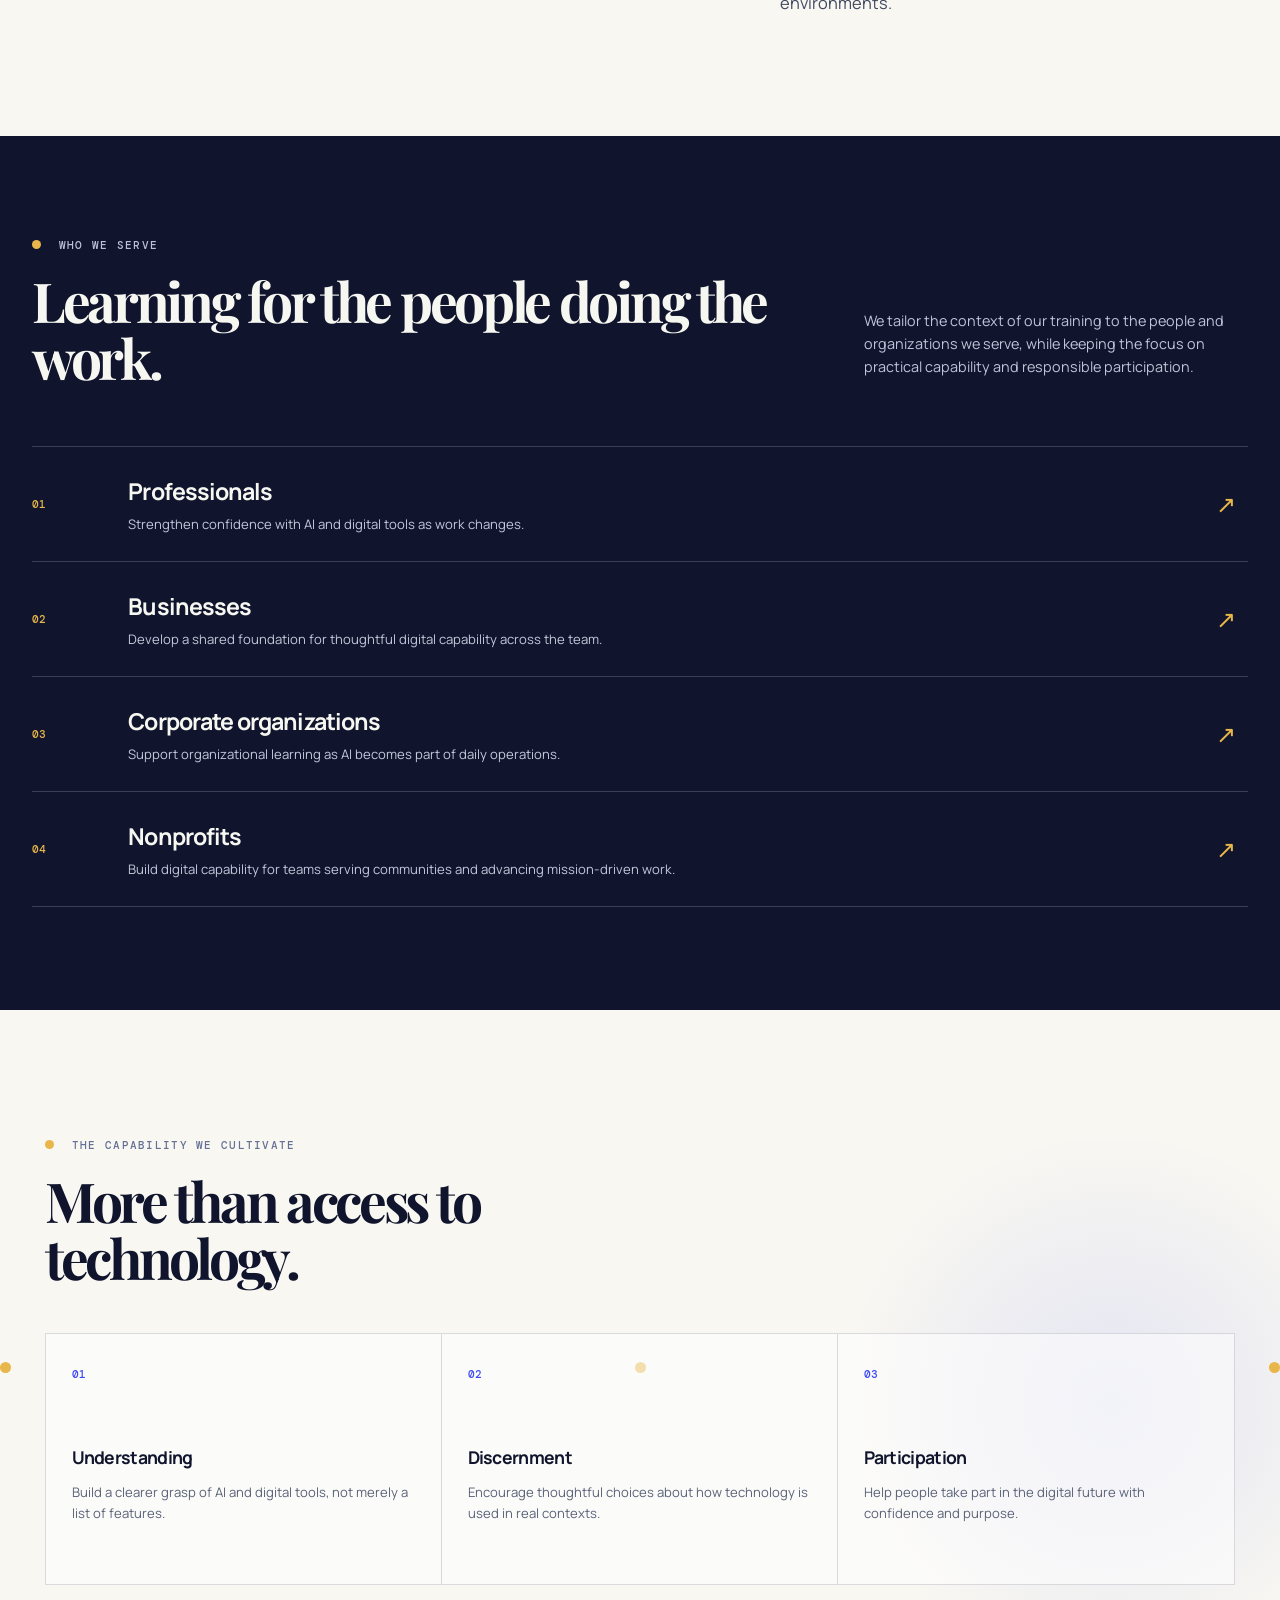
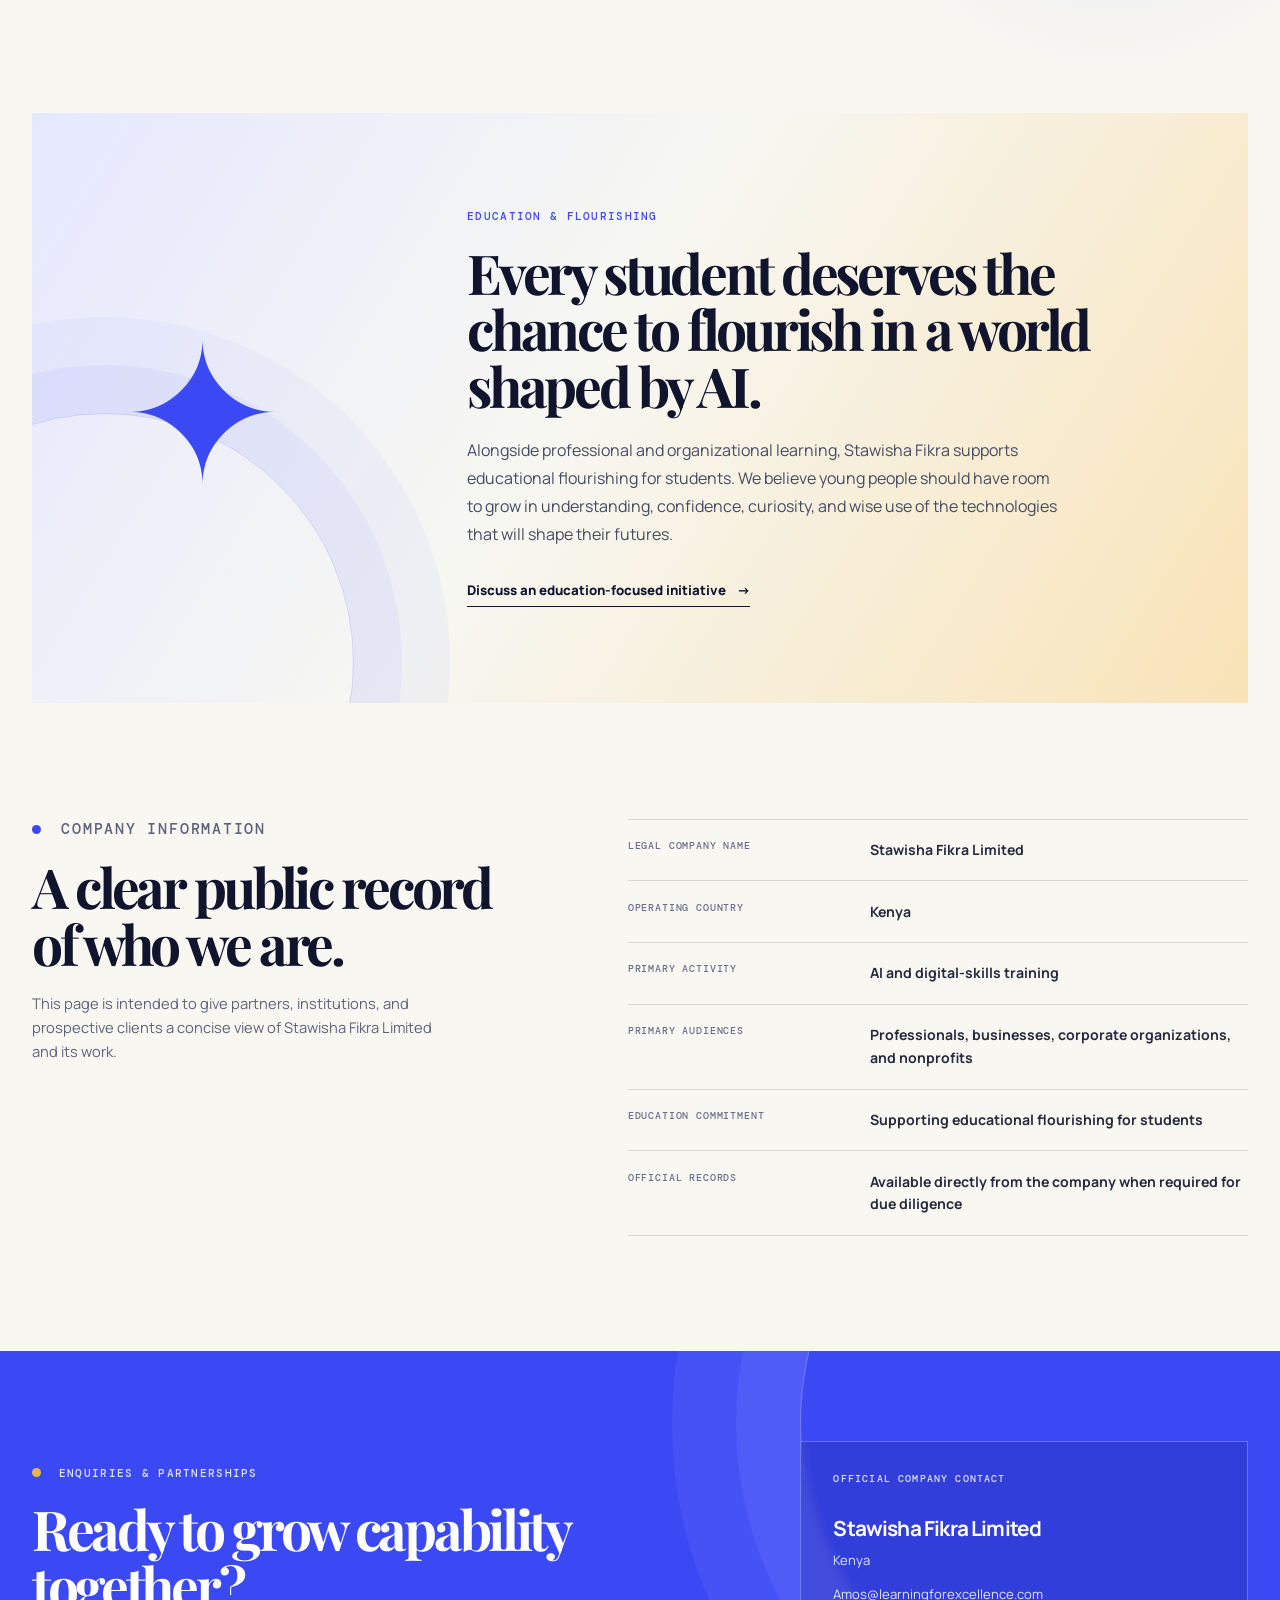
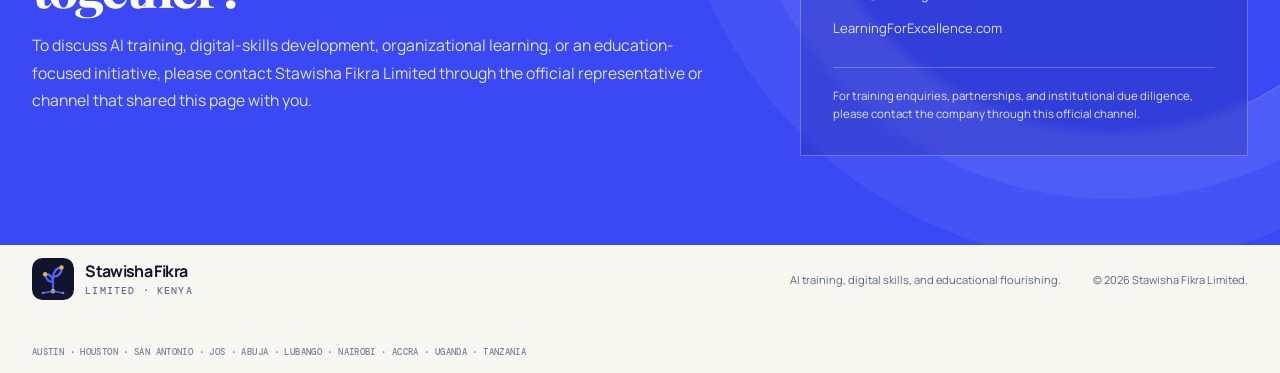
==== commit 915ea22c: "Add official contact channel and production assets" ====
--- a/index.html
+++ b/index.html
@@ -30,16 +30,16 @@
     <meta name="twitter:image" content="https://files.manuscdn.com/user_upload_by_module/session_file/112589645/gCdXlFzOjqTmCFvg.svg" />
     <title>Stawisha Fikra | AI & Digital Skills Training</title>
     <link rel="canonical" href="https://amosthestemguy.github.io/stawisha-fikra-limited/" />
-    <link rel="icon" href="/favicon.svg" type="image/svg+xml" />
-    <link rel="manifest" href="/manifest.webmanifest" />
-    <link rel="stylesheet" href="/styles.css" />
+    <link rel="icon" href="./favicon.svg" type="image/svg+xml" />
+    <link rel="manifest" href="./manifest.webmanifest" />
+    <link rel="stylesheet" href="./styles.css" />
   </head>
   <body>
     <a class="skip-link" href="#main-content">Skip to content</a>
 
     <header class="site-header">
       <a class="brand" href="#top" aria-label="Stawisha Fikra home">
-        <img src="/favicon.svg" alt="" width="42" height="42" />
+        <img src="./favicon.svg" alt="" width="42" height="42" />
         <span>
           <strong>Stawisha Fikra</strong>
           <small>Limited · Kenya</small>
@@ -79,7 +79,7 @@
           <div class="hero-art-panel">
             <div class="art-label">STAWISHA FIKRA</div>
             <img
-              src="/manus-storage/async-images/qC5OVUge8Ww4VM1er7DIjy/image-1.webp"
+              src="./brand-mark.webp"
               alt="Abstract seedling and connected nodes representing thought, learning, and AI capability"
               width="720"
               height="720"
@@ -201,19 +201,22 @@
           <p class="contact-card-label">Official company contact</p>
           <h3>Stawisha Fikra Limited</h3>
           <p>Kenya</p>
+          <p><a href="mailto:Amos@learningforexcellence.com">Amos@learningforexcellence.com</a></p>
+          <p><a href="https://learningforexcellence.com" target="_blank" rel="noopener noreferrer">LearningForExcellence.com</a></p>
           <div class="contact-card-rule"></div>
-          <p class="contact-small">Direct contact details are shared by the company through its official representative.</p>
+          <p class="contact-small">For training enquiries, partnerships, and institutional due diligence, please contact the company through this official channel.</p>
         </aside>
       </section>
     </main>
 
     <footer class="site-footer">
       <a class="brand brand-footer" href="#top" aria-label="Back to top">
-        <img src="/favicon.svg" alt="" width="35" height="35" />
+        <img src="./favicon.svg" alt="" width="35" height="35" />
         <span><strong>Stawisha Fikra</strong><small>Limited · Kenya</small></span>
       </a>
       <p>AI training, digital skills, and educational flourishing.</p>
       <p>© <span id="year">2026</span> Stawisha Fikra Limited.</p>
+      <p class="locations">Austin · Houston · San Antonio · Jos · Abuja · Lubango · Nairobi · Accra · Uganda · Tanzania</p>
     </footer>
   </body>
 </html>
--- a/styles.css
+++ b/styles.css
@@ -147,6 +147,7 @@
 .site-footer { width: min(1380px, calc(100% - 64px)); min-height: 128px; margin: auto; display: grid; grid-template-columns: 1fr auto auto; gap: 2rem; align-items: center; color: #5d657b; font-size: .69rem; }
 .brand-footer strong { color: var(--ink); }
 .site-footer > p { margin: 0; }
+.site-footer .locations { grid-column: 1 / -1; margin-top: -.8rem; color: #7b8296; font: 500 .58rem/1.5 var(--mono); letter-spacing: .04em; text-transform: uppercase; }
 
 @media (max-width: 900px) {
   .site-header { width: min(100% - 40px, 1380px); min-height: 84px; }
@@ -193,6 +194,7 @@
   .contact { grid-template-columns: 1fr; gap: 2rem; padding: 4.5rem 16px; }
   .site-footer { width: min(100% - 32px, 1380px); grid-template-columns: 1fr; gap: 1rem; }
   .site-footer > p:last-child { grid-column: auto; }
+  .site-footer .locations { grid-column: auto; margin-top: 0; }
 }
 
 @media (prefers-reduced-motion: reduce) { html { scroll-behavior: auto; } *, *::before, *::after { transition-duration: .01ms !important; animation-duration: .01ms !important; } }
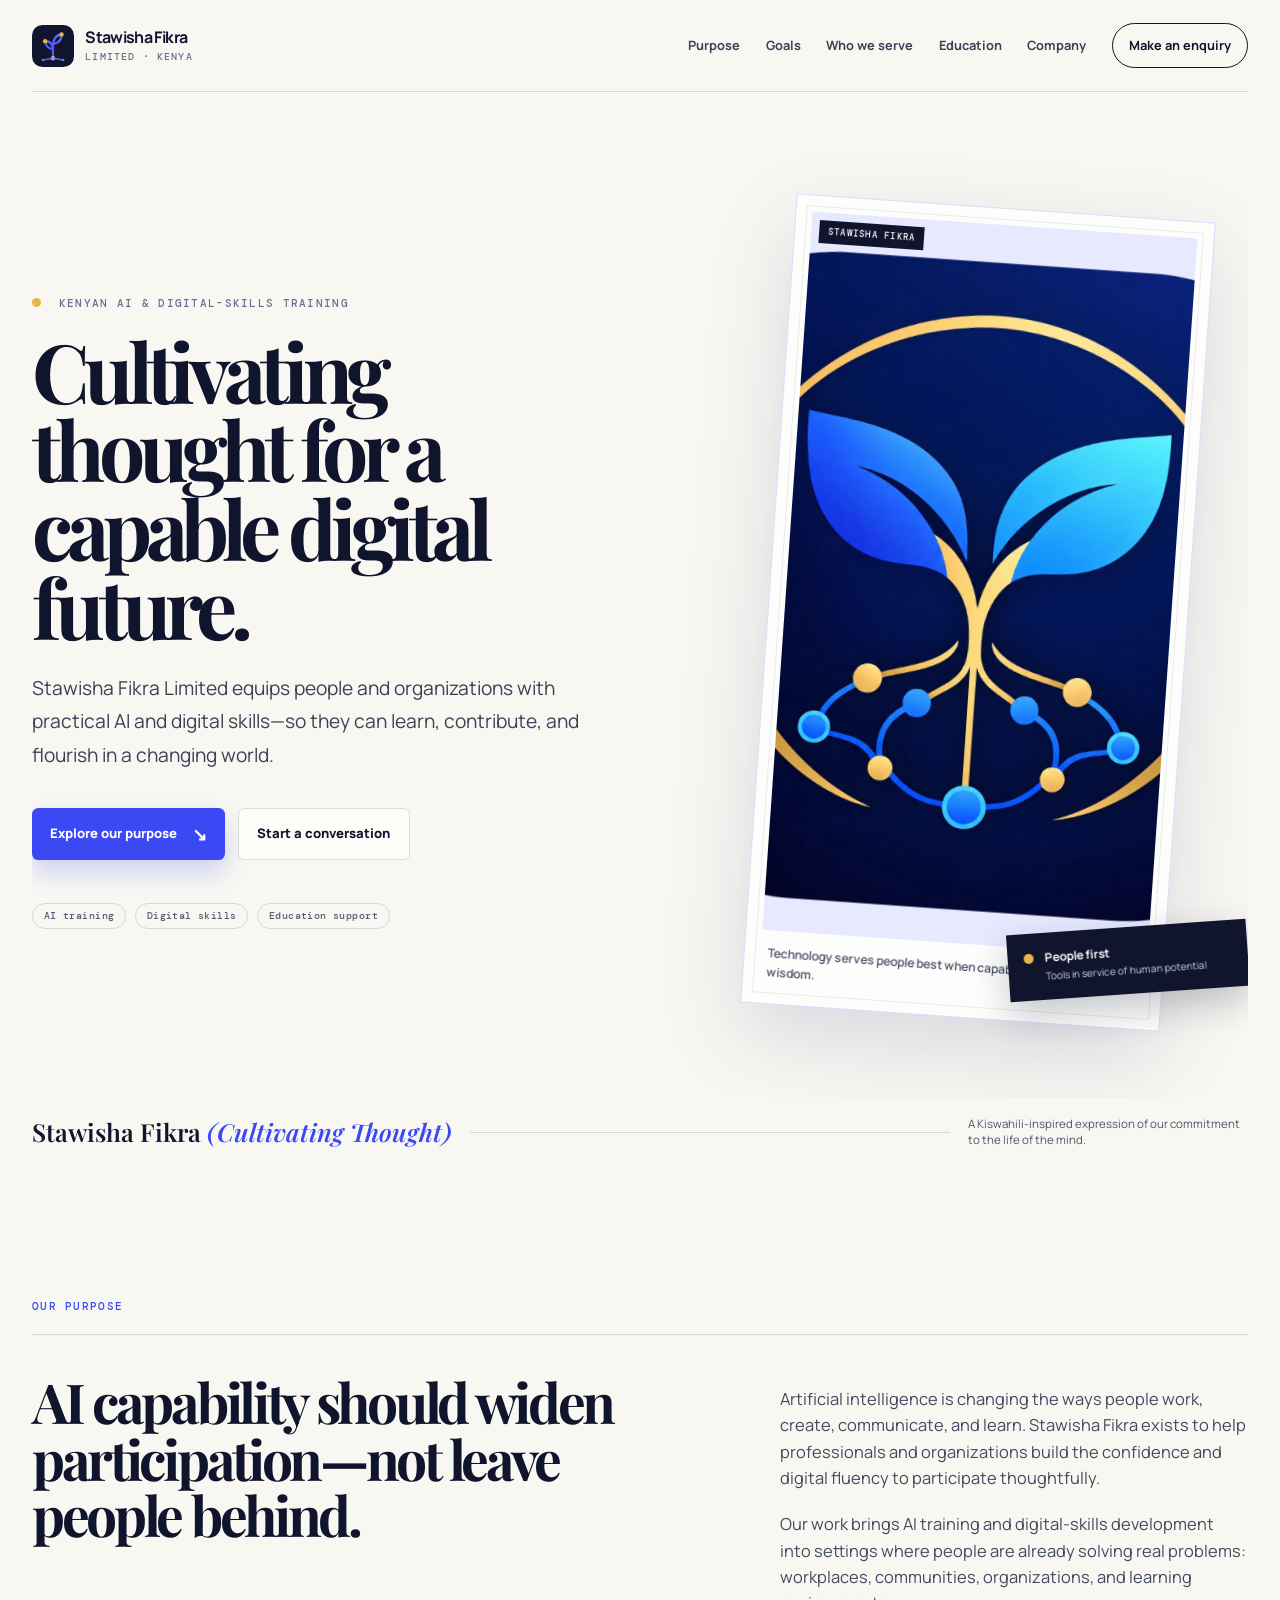
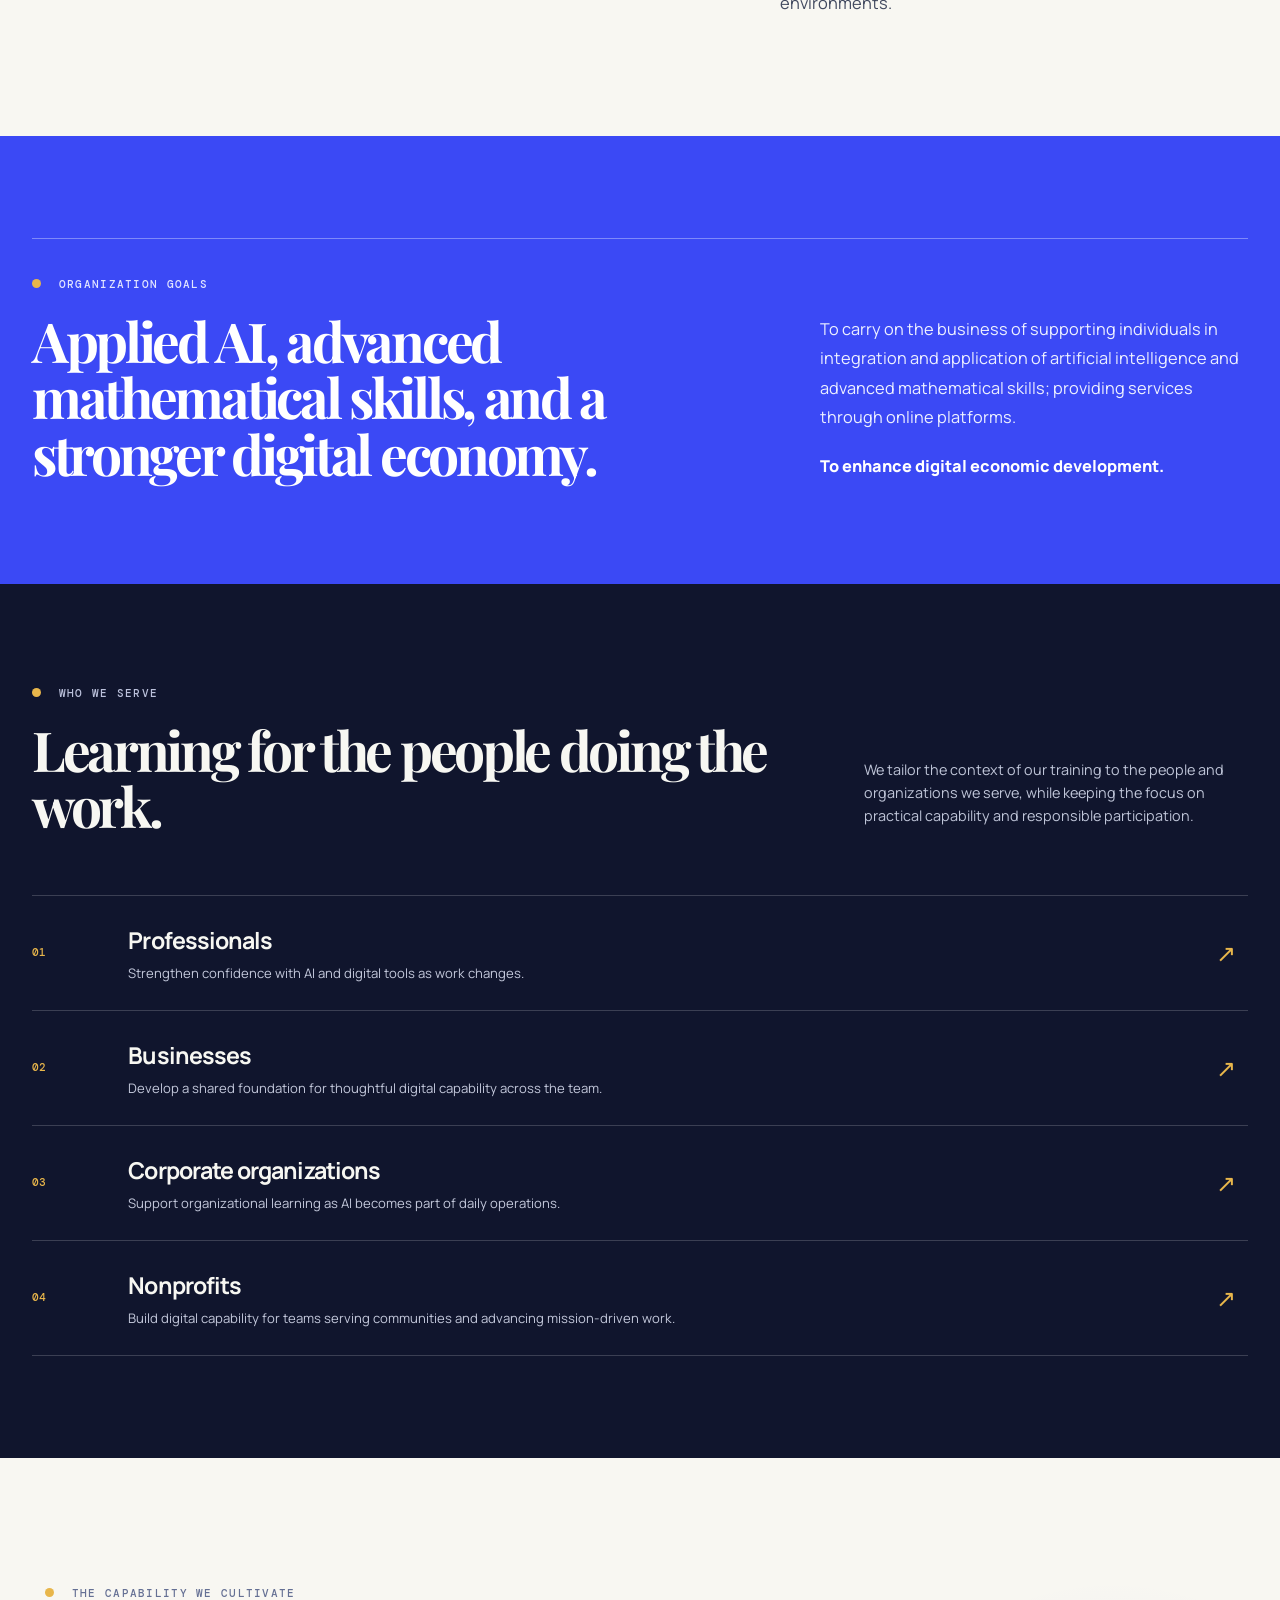
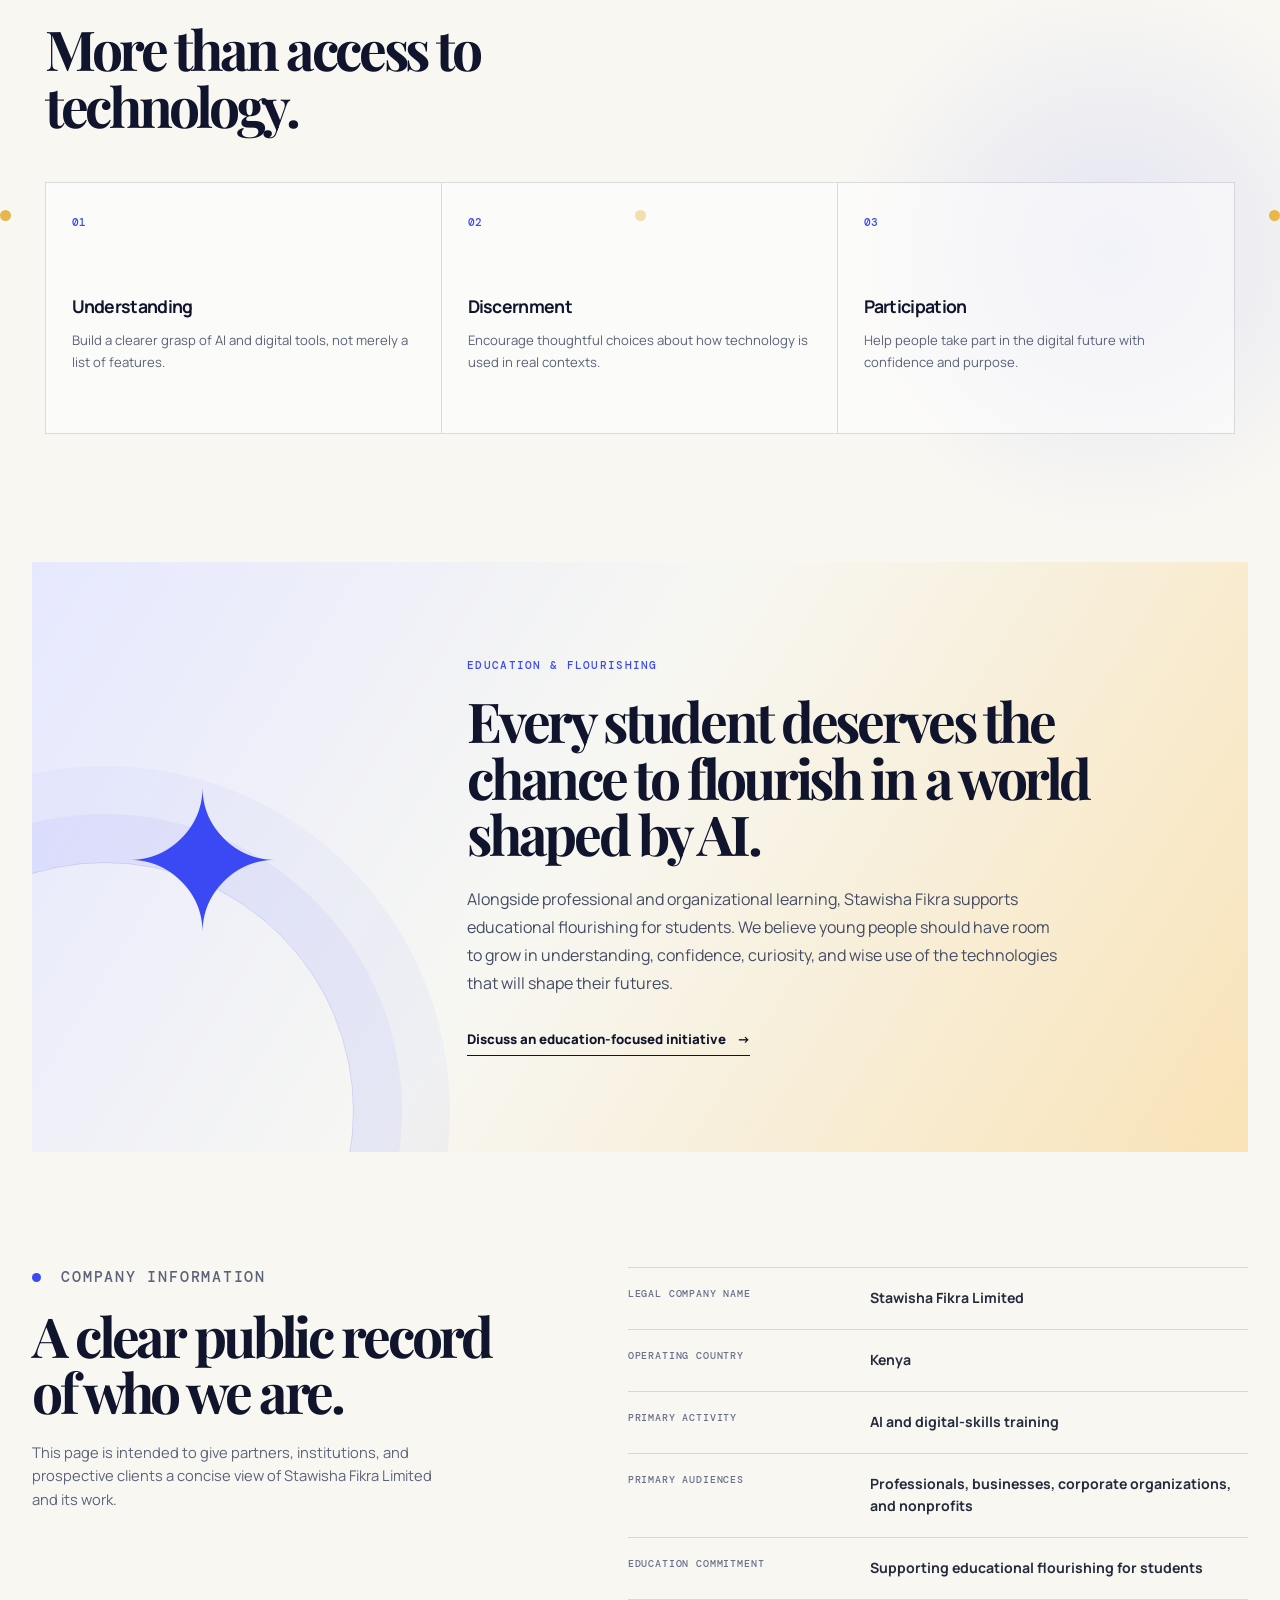
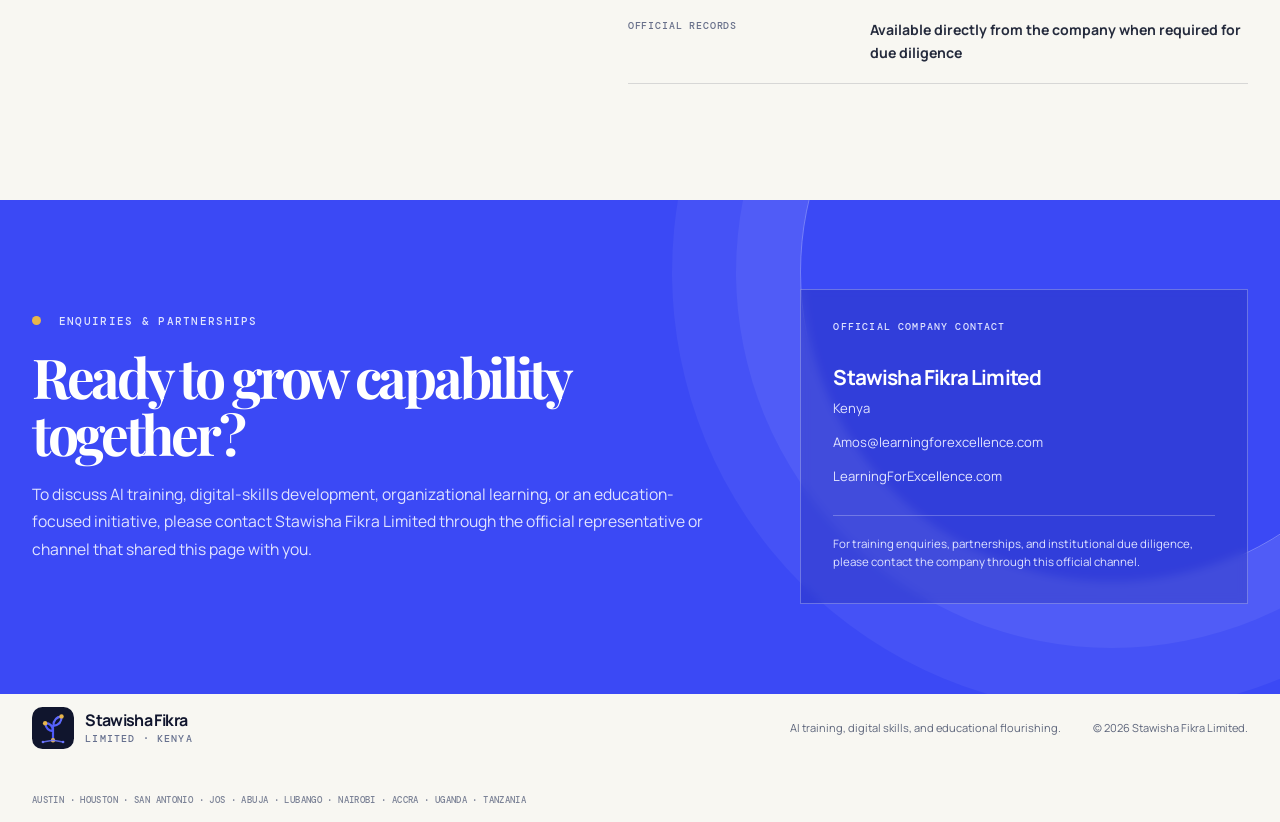
==== commit bedd7ad4: "Add organization goals to public website" ====
--- a/index.html
+++ b/index.html
@@ -47,6 +47,7 @@
       </a>
       <nav aria-label="Primary navigation">
         <a href="#purpose">Purpose</a>
+        <a href="#goals">Goals</a>
         <a href="#who-we-serve">Who we serve</a>
         <a href="#education">Education</a>
         <a href="#company">Company</a>
@@ -117,6 +118,19 @@
         </div>
       </section>
 
+      <section class="goals" id="goals" aria-labelledby="goals-title">
+        <div class="goals-wrap">
+          <div>
+            <p class="eyebrow"><span></span> Organization goals</p>
+            <h2 id="goals-title">Applied AI, advanced mathematical skills, and a stronger digital economy.</h2>
+          </div>
+          <div class="goals-copy">
+            <p>To carry on the business of supporting individuals in integration and application of artificial intelligence and advanced mathematical skills; providing services through online platforms.</p>
+            <p>To enhance digital economic development.</p>
+          </div>
+        </div>
+      </section>
+
       <section class="audiences" id="who-we-serve" aria-labelledby="audience-title">
         <div class="audience-header">
           <div>
--- a/styles.css
+++ b/styles.css
@@ -86,6 +86,15 @@
 .purpose-copy { padding-top: .8rem; color: #424a60; font-size: 1.03rem; }
 .purpose-copy p + p { margin-top: 1.25rem; }
 
+.goals { padding: clamp(4.5rem, 8vw, 7.5rem) max(32px, calc((100% - 1380px)/2)); background: var(--blue); color: #fff; }
+.goals-wrap { max-width: 1380px; margin: auto; display: grid; grid-template-columns: 1.1fr .7fr; gap: clamp(2rem, 9vw, 10rem); border-top: 1px solid rgba(255,255,255,.35); padding-top: 2.4rem; }
+.goals .eyebrow { color: #e2e5ff; }
+.goals .eyebrow span { background: var(--gold); }
+.goals h2 { max-width: 760px; margin-bottom: 0; }
+.goals-copy { align-self: end; color: #edf0ff; font-size: 1.02rem; line-height: 1.8; }
+.goals-copy p { margin-bottom: 1.25rem; }
+.goals-copy p:last-child { margin-bottom: 0; color: #fff; font-weight: 800; }
+
 .audiences { padding: clamp(4.5rem, 8vw, 7.5rem) max(32px, calc((100% - 1380px)/2)); background: var(--ink); color: #f7f7f2; }
 .audience-header { max-width: 1380px; margin: auto; display: grid; grid-template-columns: 1.1fr .55fr; gap: 4rem; align-items: end; }
 .audience-header .eyebrow { color: #bbc1db; }
@@ -155,7 +164,7 @@
   .hero, .section-frame, .company, .name-band { width: min(100% - 40px, 1380px); }
   .hero { grid-template-columns: 1fr; padding-top: 5rem; }
   .hero-art { min-height: 410px; max-width: 580px; justify-self: center; width: 100%; }
-  .purpose-layout, .audience-header, .company { grid-template-columns: 1fr; gap: 2rem; }
+  .purpose-layout, .goals-wrap, .audience-header, .company { grid-template-columns: 1fr; gap: 2rem; }
   .capability { grid-template-columns: 20px minmax(0, 1fr) 20px; }
   .education { grid-template-columns: 1fr; min-height: auto; }
   .education-marker { position: absolute; top: -.2rem; right: 1.2rem; opacity: .28; }
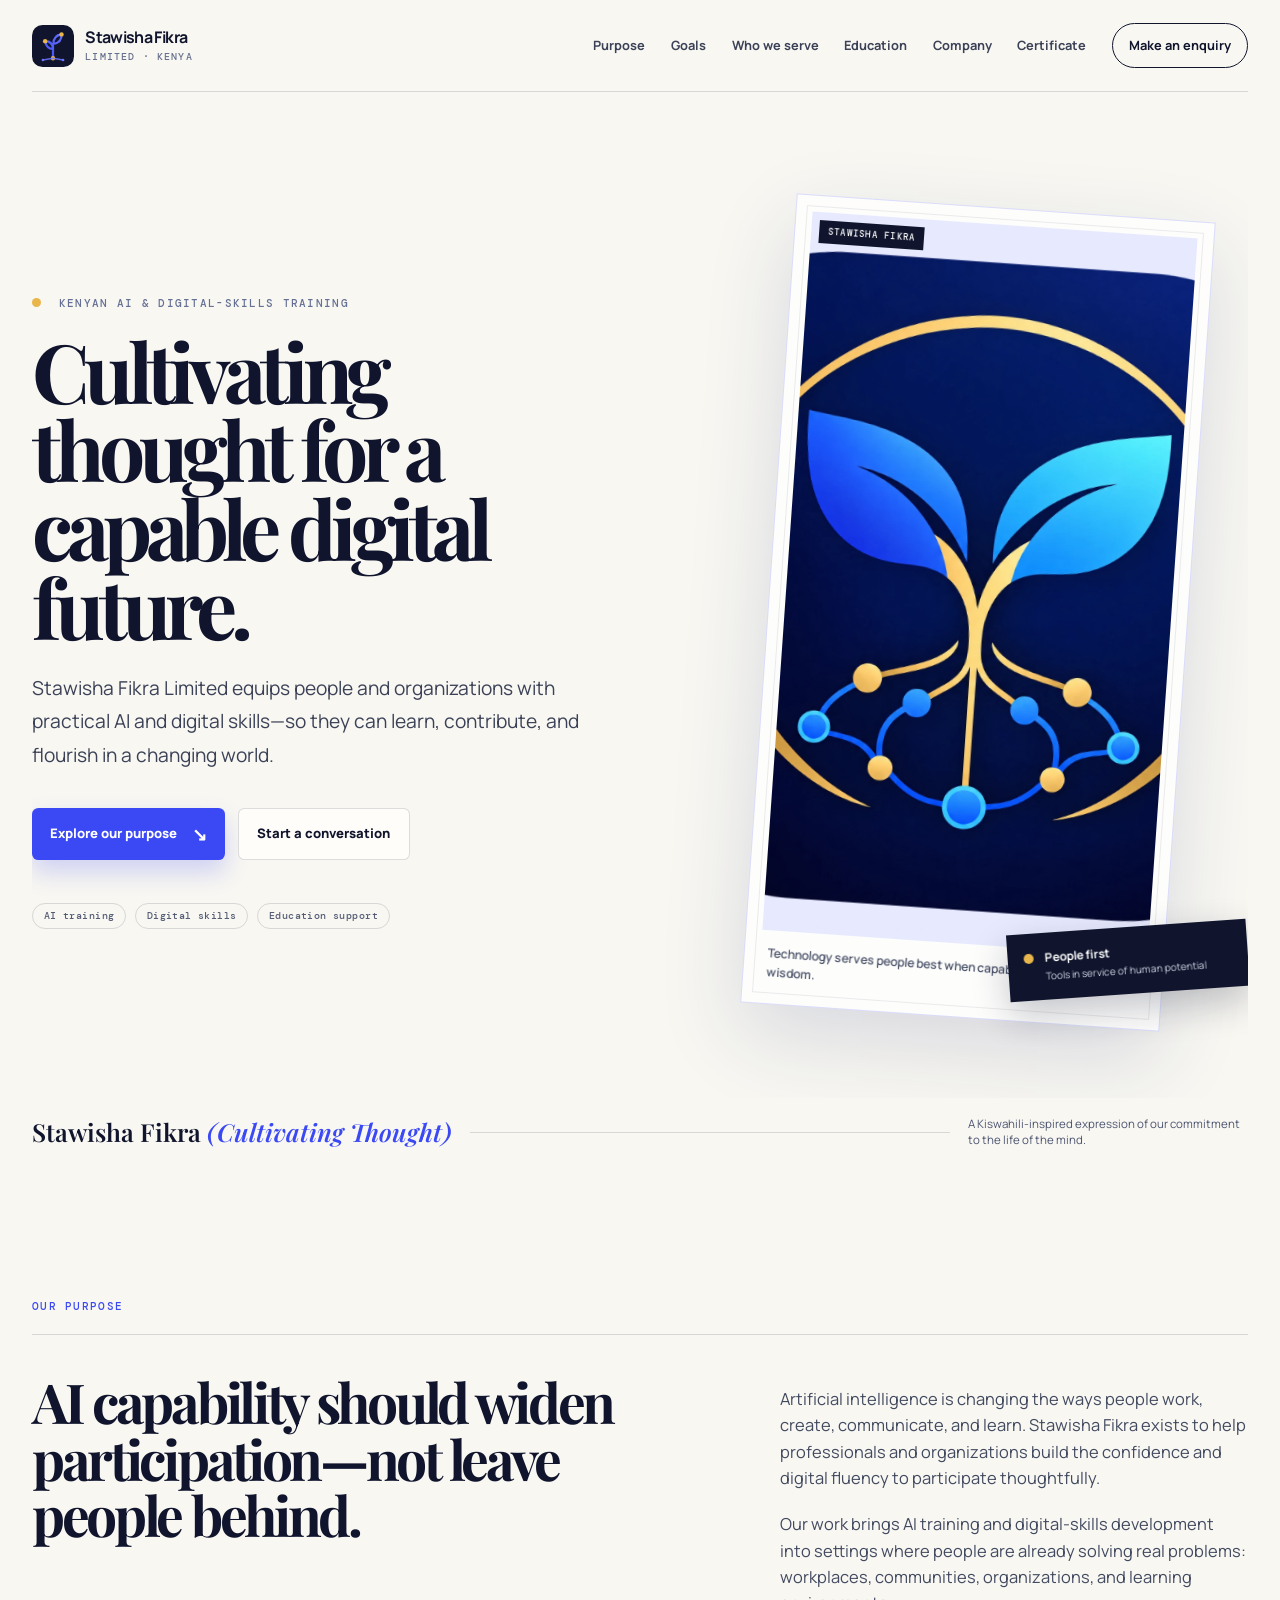
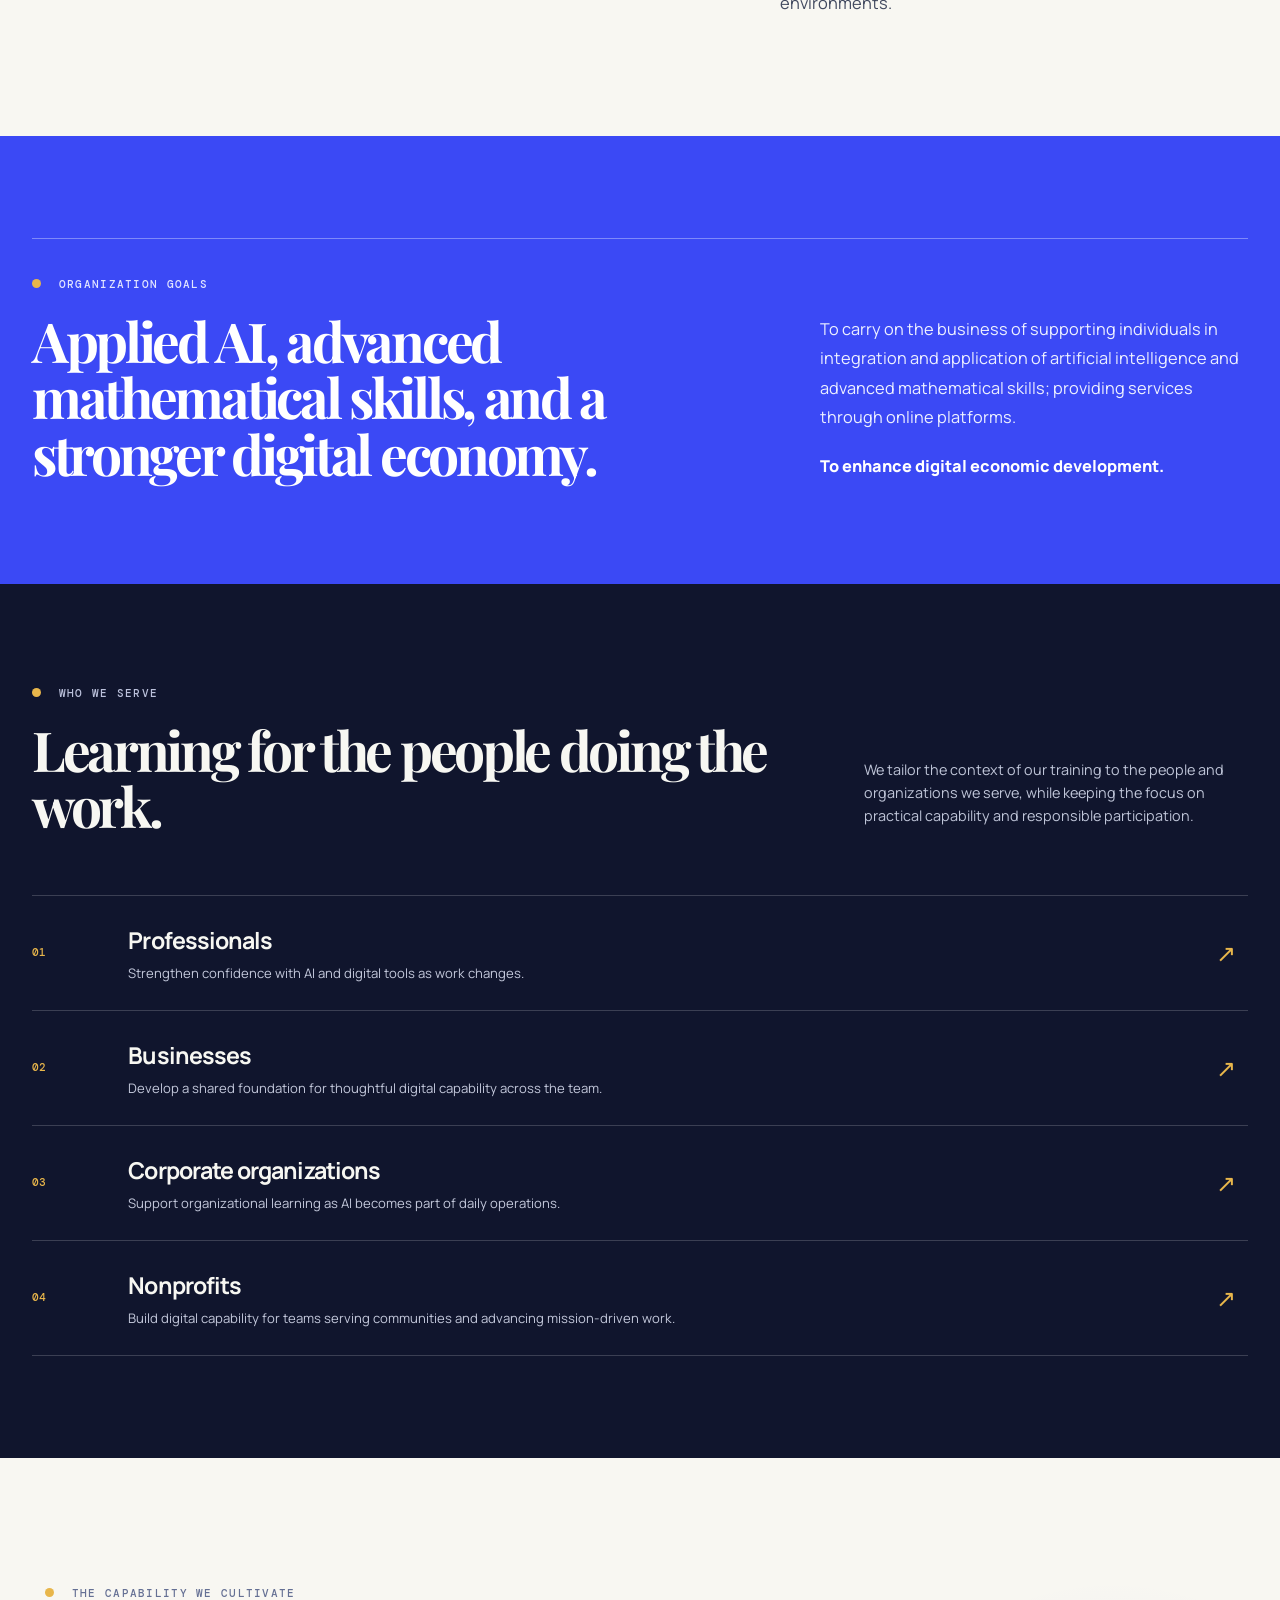
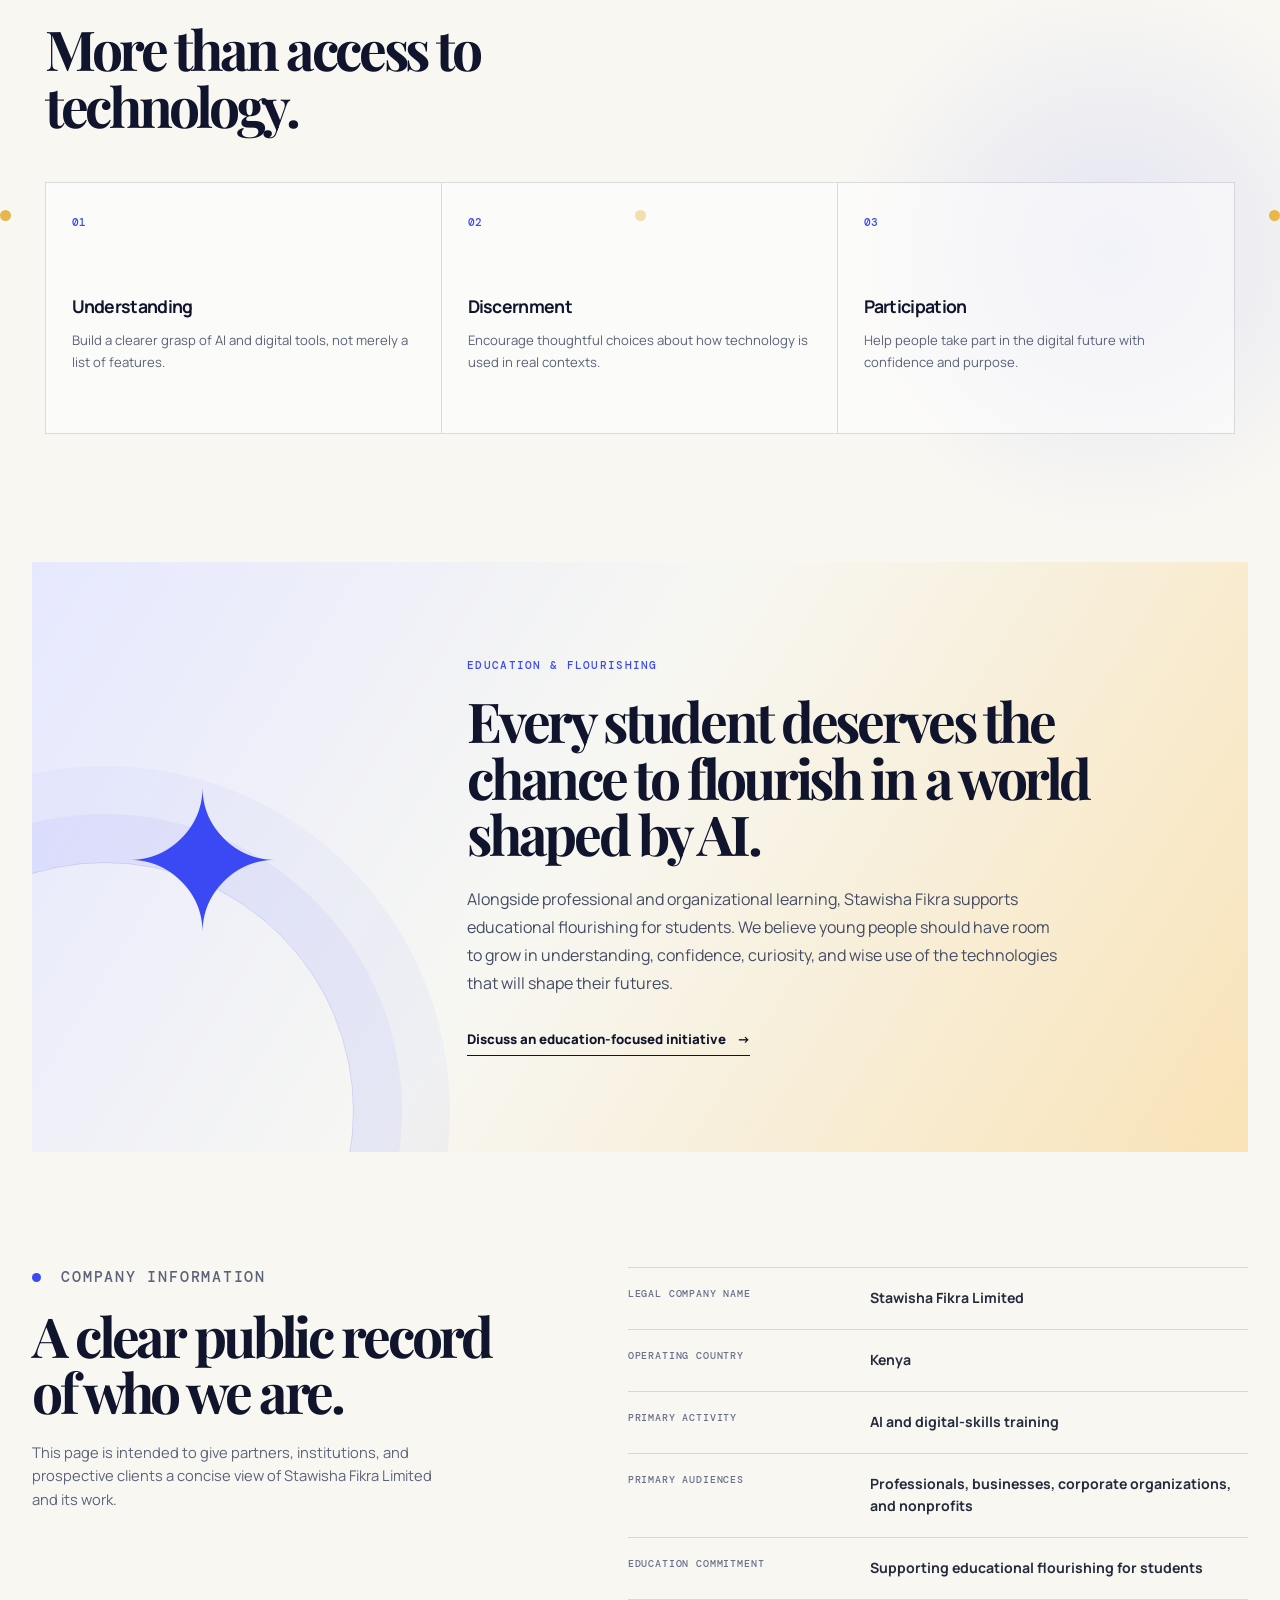
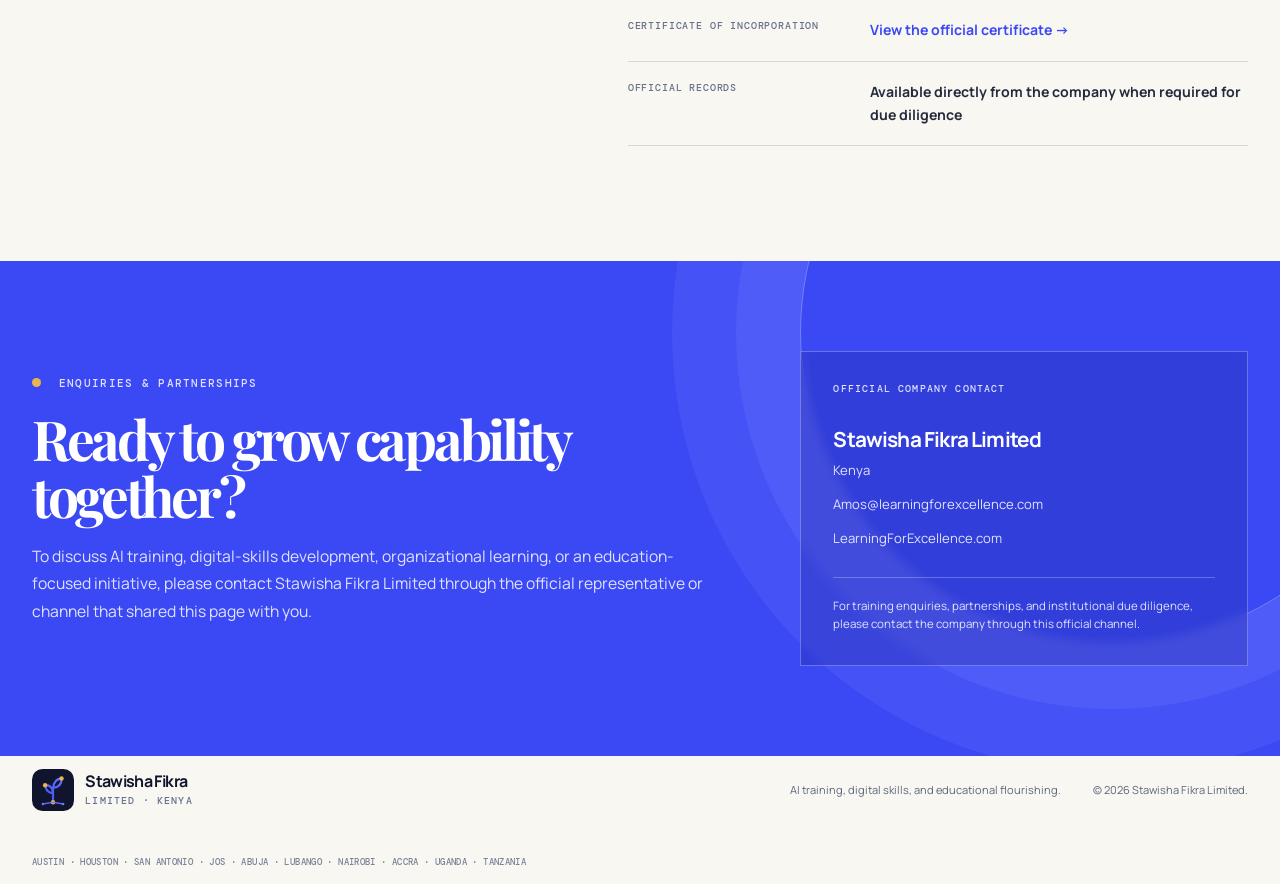
==== commit 8a3f4453: "Publish certificate of incorporation page" ====
--- a/index.html
+++ b/index.html
@@ -51,6 +51,7 @@
         <a href="#who-we-serve">Who we serve</a>
         <a href="#education">Education</a>
         <a href="#company">Company</a>
+        <a href="./certificate.html">Certificate</a>
         <a class="nav-cta" href="#contact">Make an enquiry</a>
       </nav>
     </header>
@@ -200,6 +201,7 @@
           <div><dt>Primary activity</dt><dd>AI and digital-skills training</dd></div>
           <div><dt>Primary audiences</dt><dd>Professionals, businesses, corporate organizations, and nonprofits</dd></div>
           <div><dt>Education commitment</dt><dd>Supporting educational flourishing for students</dd></div>
+          <div><dt>Certificate of incorporation</dt><dd><a class="company-link" href="./certificate.html">View the official certificate <span aria-hidden="true">→</span></a></dd></div>
           <div><dt>Official records</dt><dd>Available directly from the company when required for due diligence</dd></div>
         </dl>
       </section>
--- a/styles.css
+++ b/styles.css
@@ -138,6 +138,30 @@
 .company-facts > div { display: grid; grid-template-columns: 36% 1fr; gap: 1.2rem; padding: 1.2rem 0; border-bottom: 1px solid var(--line); }
 .company-facts dt { color: #68708a; font: 500 .65rem/1.4 var(--mono); letter-spacing: .08em; text-transform: uppercase; }
 .company-facts dd { margin: 0; color: #252b3d; font-weight: 700; font-size: .88rem; }
+.company-link { color: var(--blue); }
+.company-link:hover, .company-link:focus-visible { text-decoration: underline; }
+
+.certificate-page .site-header { margin-bottom: 0; }
+.certificate-hero { padding: clamp(3rem, 7vw, 6.5rem) 0 clamp(4rem, 8vw, 7rem); }
+.back-link { display: inline-flex; gap: .65rem; margin-bottom: clamp(2.5rem, 6vw, 5rem); color: #56607b; font: 500 .7rem/1 var(--mono); letter-spacing: .04em; }
+.back-link:hover, .back-link:focus-visible { color: var(--blue); }
+.certificate-hero h1 { max-width: 900px; margin-bottom: 1.35rem; font-size: clamp(3.7rem, 7vw, 7.4rem); }
+.certificate-lede { max-width: 670px; margin-bottom: 3rem; color: #475067; font-size: clamp(1.05rem, 1.7vw, 1.28rem); line-height: 1.75; }
+.certificate-facts { max-width: 900px; margin: 0 0 2.5rem; display: grid; grid-template-columns: repeat(2, minmax(0, 1fr)); border-top: 1px solid var(--line); }
+.certificate-facts > div { min-height: 104px; padding: 1.2rem 0; border-bottom: 1px solid var(--line); }
+.certificate-facts > div:nth-child(odd) { padding-right: 2rem; }
+.certificate-facts > div:nth-child(even) { padding-left: 2rem; border-left: 1px solid var(--line); }
+.certificate-facts dt { margin-bottom: .65rem; color: #68708a; font: 500 .65rem/1.4 var(--mono); letter-spacing: .08em; text-transform: uppercase; }
+.certificate-facts dd { margin: 0; color: #252b3d; font-weight: 800; font-size: 1rem; }
+.certificate-actions { display: flex; flex-wrap: wrap; gap: .85rem; }
+.certificate-document { padding: clamp(4.5rem, 8vw, 8rem) max(32px, calc((100% - 1380px)/2)); background: var(--ink); color: #fff; }
+.certificate-document-heading { max-width: 800px; margin: 0 auto 3.5rem; text-align: center; }
+.certificate-document-heading .section-kicker { color: #bbc1db; }
+.certificate-document-heading h2 { margin-bottom: 1.3rem; }
+.certificate-document-heading > p:last-child { margin: 0 auto; max-width: 670px; color: #c3c8db; font-size: .93rem; line-height: 1.75; }
+.certificate-frame { width: min(100%, 920px); margin: auto; padding: clamp(.7rem, 1.5vw, 1.2rem); background: #fff; box-shadow: 0 28px 70px rgba(0,0,0,.32); }
+.certificate-frame img { width: 100%; height: auto; border: 1px solid #d8d8d8; }
+.certificate-frame figcaption { margin: .85rem .2rem .1rem; color: #4e566d; font: 500 .64rem/1.5 var(--mono); letter-spacing: .04em; text-align: center; }
 
 .contact { position: relative; min-height: 490px; display: grid; grid-template-columns: minmax(0, 1fr) minmax(300px, .65fr); gap: 5rem; align-items: center; padding: clamp(3rem, 7vw, 7rem) max(32px, calc((100% - 1380px)/2)); background: var(--blue); color: #fff; overflow: hidden; }
 .contact-sun { position: absolute; top: -15rem; right: -9rem; width: 39rem; height: 39rem; border: 1px solid rgba(255,255,255,.3); border-radius: 50%; box-shadow: 0 0 0 4rem rgba(255,255,255,.06), 0 0 0 8rem rgba(255,255,255,.05); }
@@ -165,6 +189,7 @@
   .hero { grid-template-columns: 1fr; padding-top: 5rem; }
   .hero-art { min-height: 410px; max-width: 580px; justify-self: center; width: 100%; }
   .purpose-layout, .goals-wrap, .audience-header, .company { grid-template-columns: 1fr; gap: 2rem; }
+  .certificate-facts { max-width: 760px; }
   .capability { grid-template-columns: 20px minmax(0, 1fr) 20px; }
   .education { grid-template-columns: 1fr; min-height: auto; }
   .education-marker { position: absolute; top: -.2rem; right: 1.2rem; opacity: .28; }
@@ -200,6 +225,12 @@
   .education { width: min(100% - 32px, 1380px); padding: 4.5rem 1.5rem; }
   .company { padding-bottom: 5rem; }
   .company-facts > div { grid-template-columns: 1fr; gap: .45rem; }
+  .certificate-hero { padding-top: 2.5rem; }
+  .certificate-hero h1 { font-size: clamp(3.1rem, 15vw, 4.7rem); }
+  .certificate-facts { grid-template-columns: 1fr; }
+  .certificate-facts > div { min-height: auto; }
+  .certificate-facts > div:nth-child(odd), .certificate-facts > div:nth-child(even) { padding: 1rem 0; border-left: 0; }
+  .certificate-document { padding: 4.5rem 16px; }
   .contact { grid-template-columns: 1fr; gap: 2rem; padding: 4.5rem 16px; }
   .site-footer { width: min(100% - 32px, 1380px); grid-template-columns: 1fr; gap: 1rem; }
   .site-footer > p:last-child { grid-column: auto; }
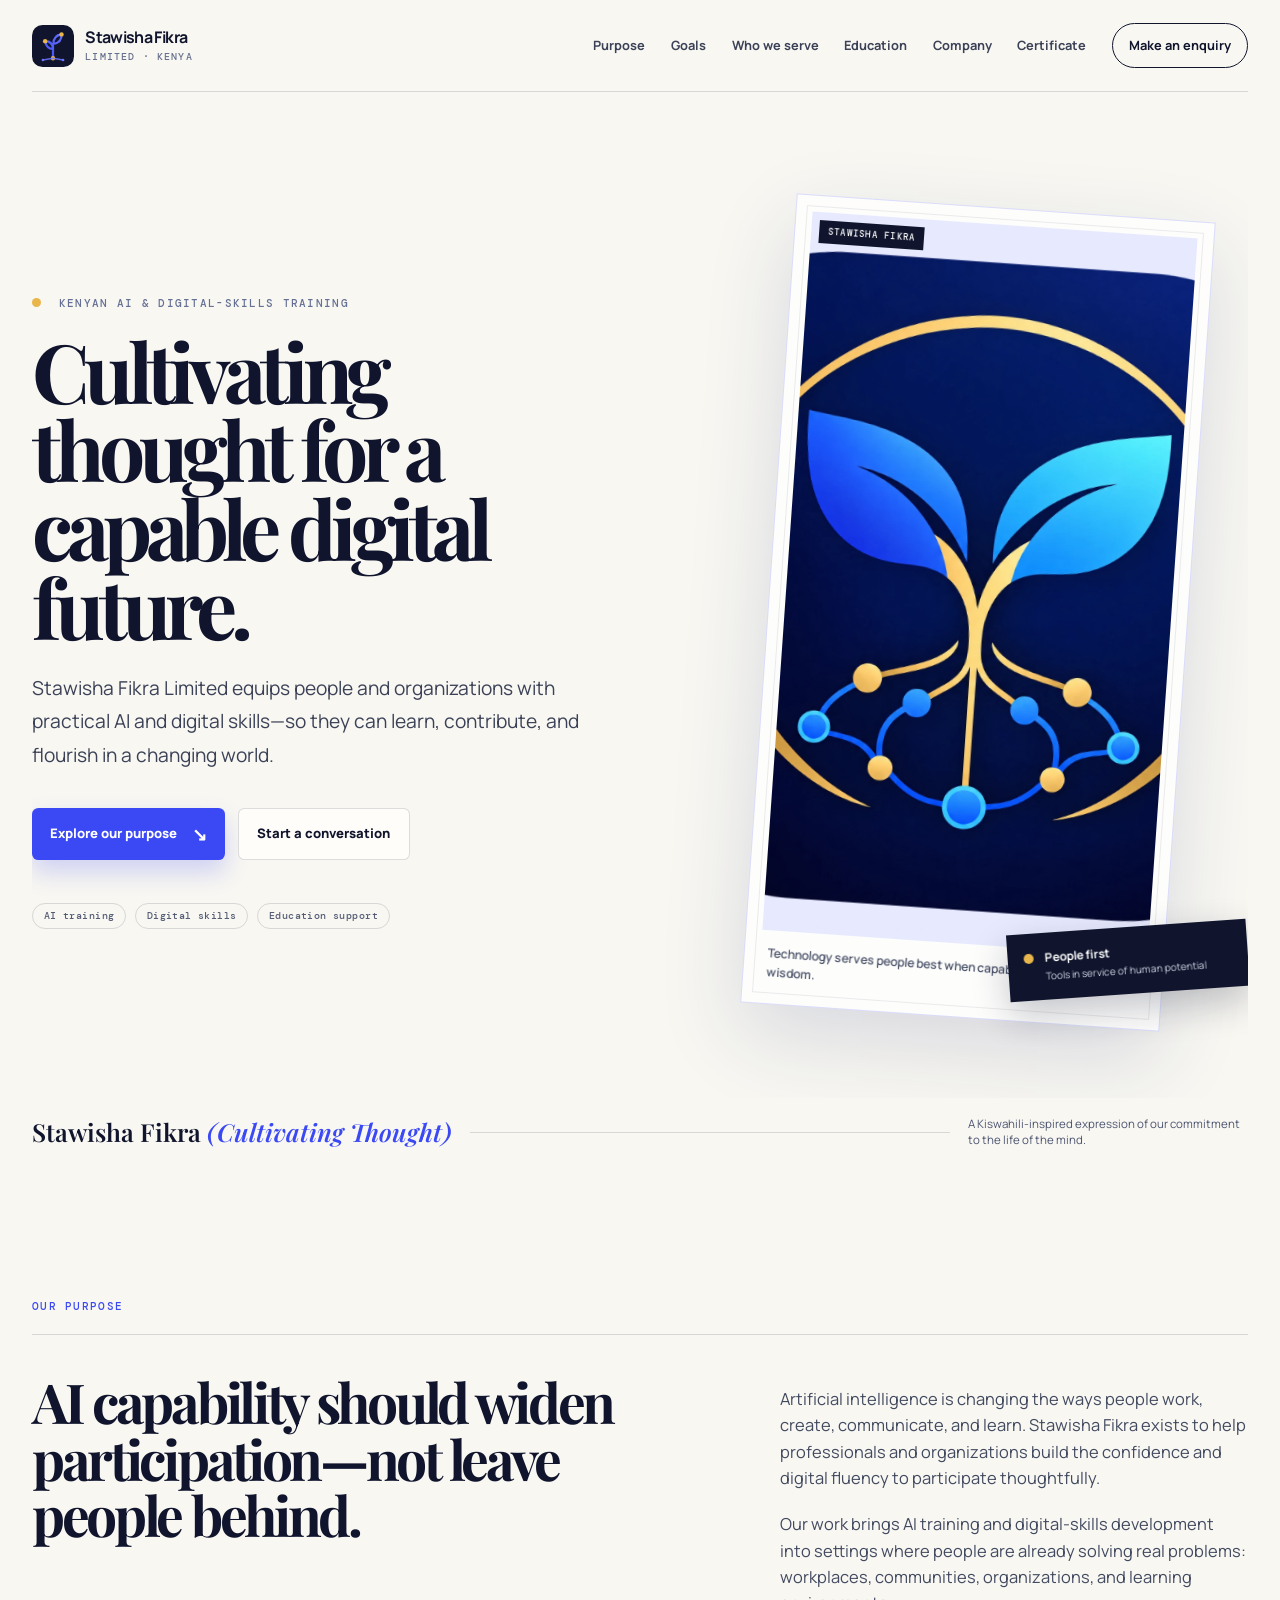
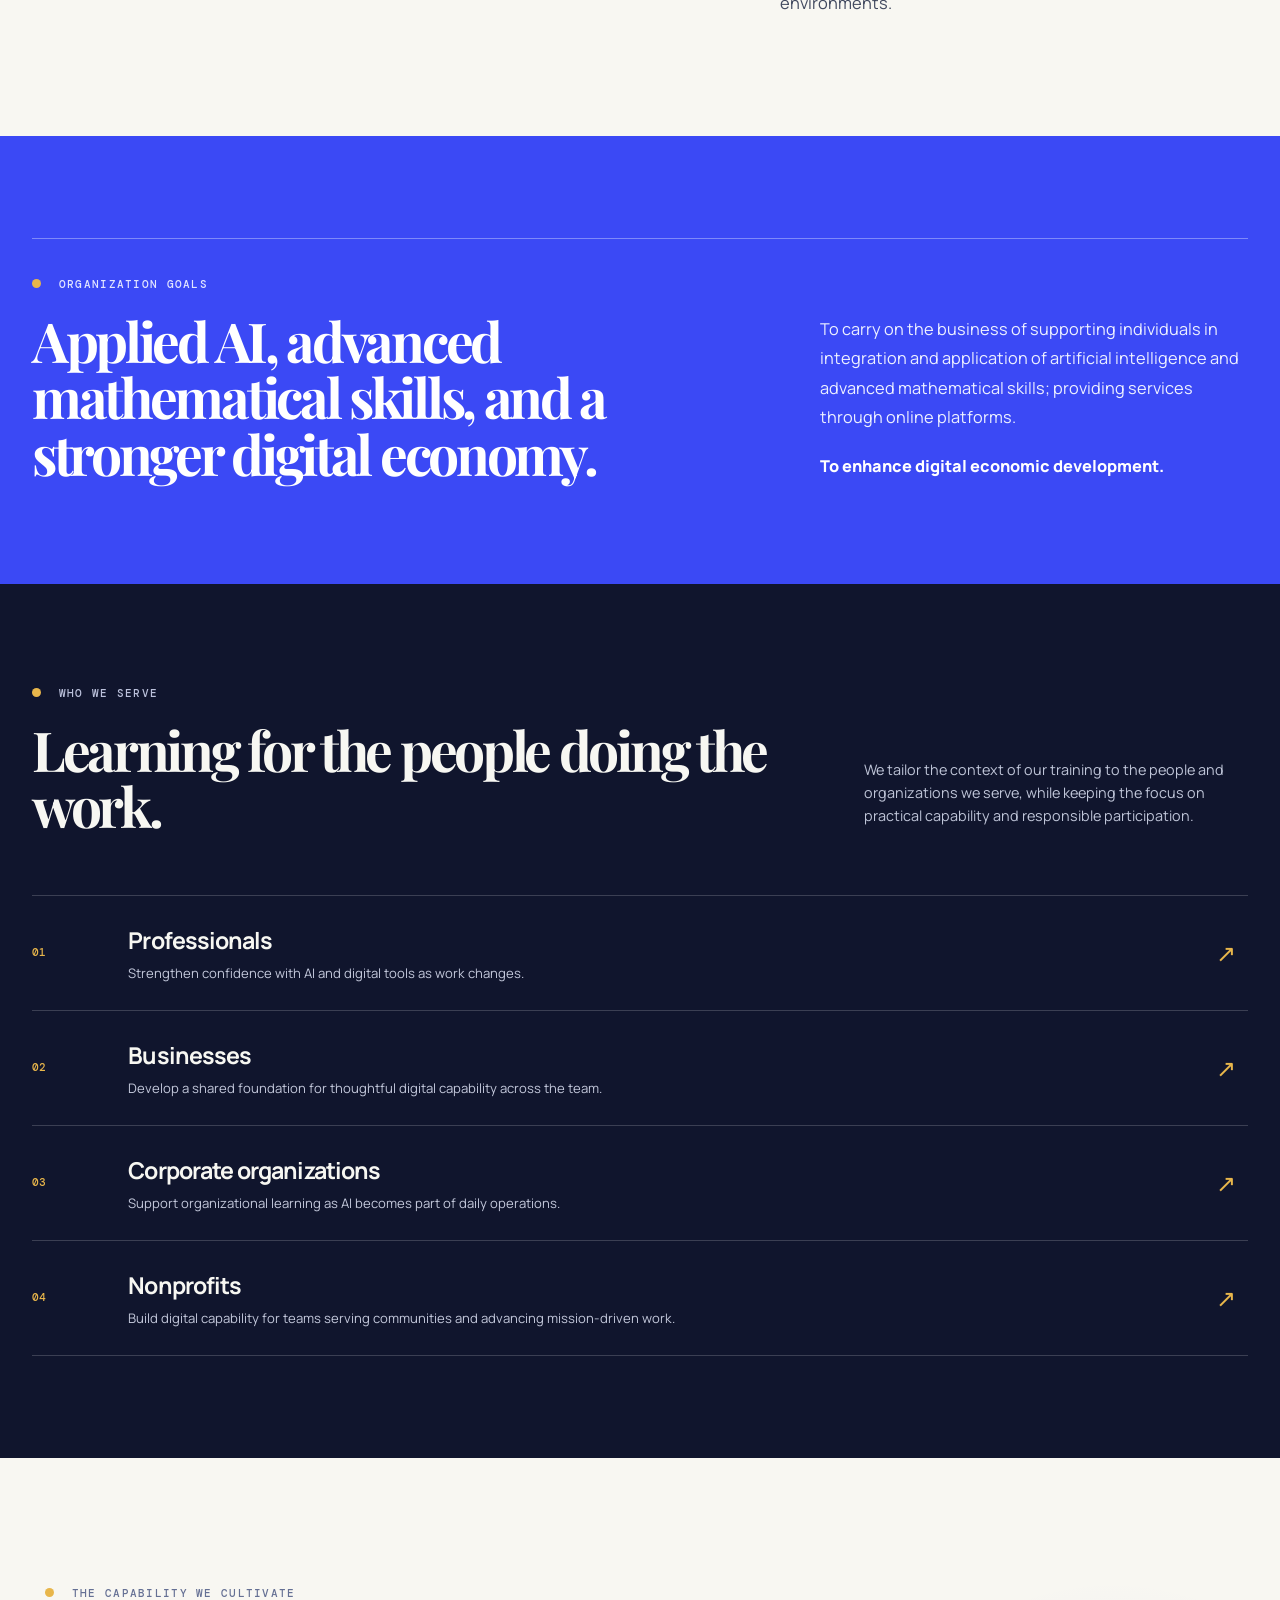
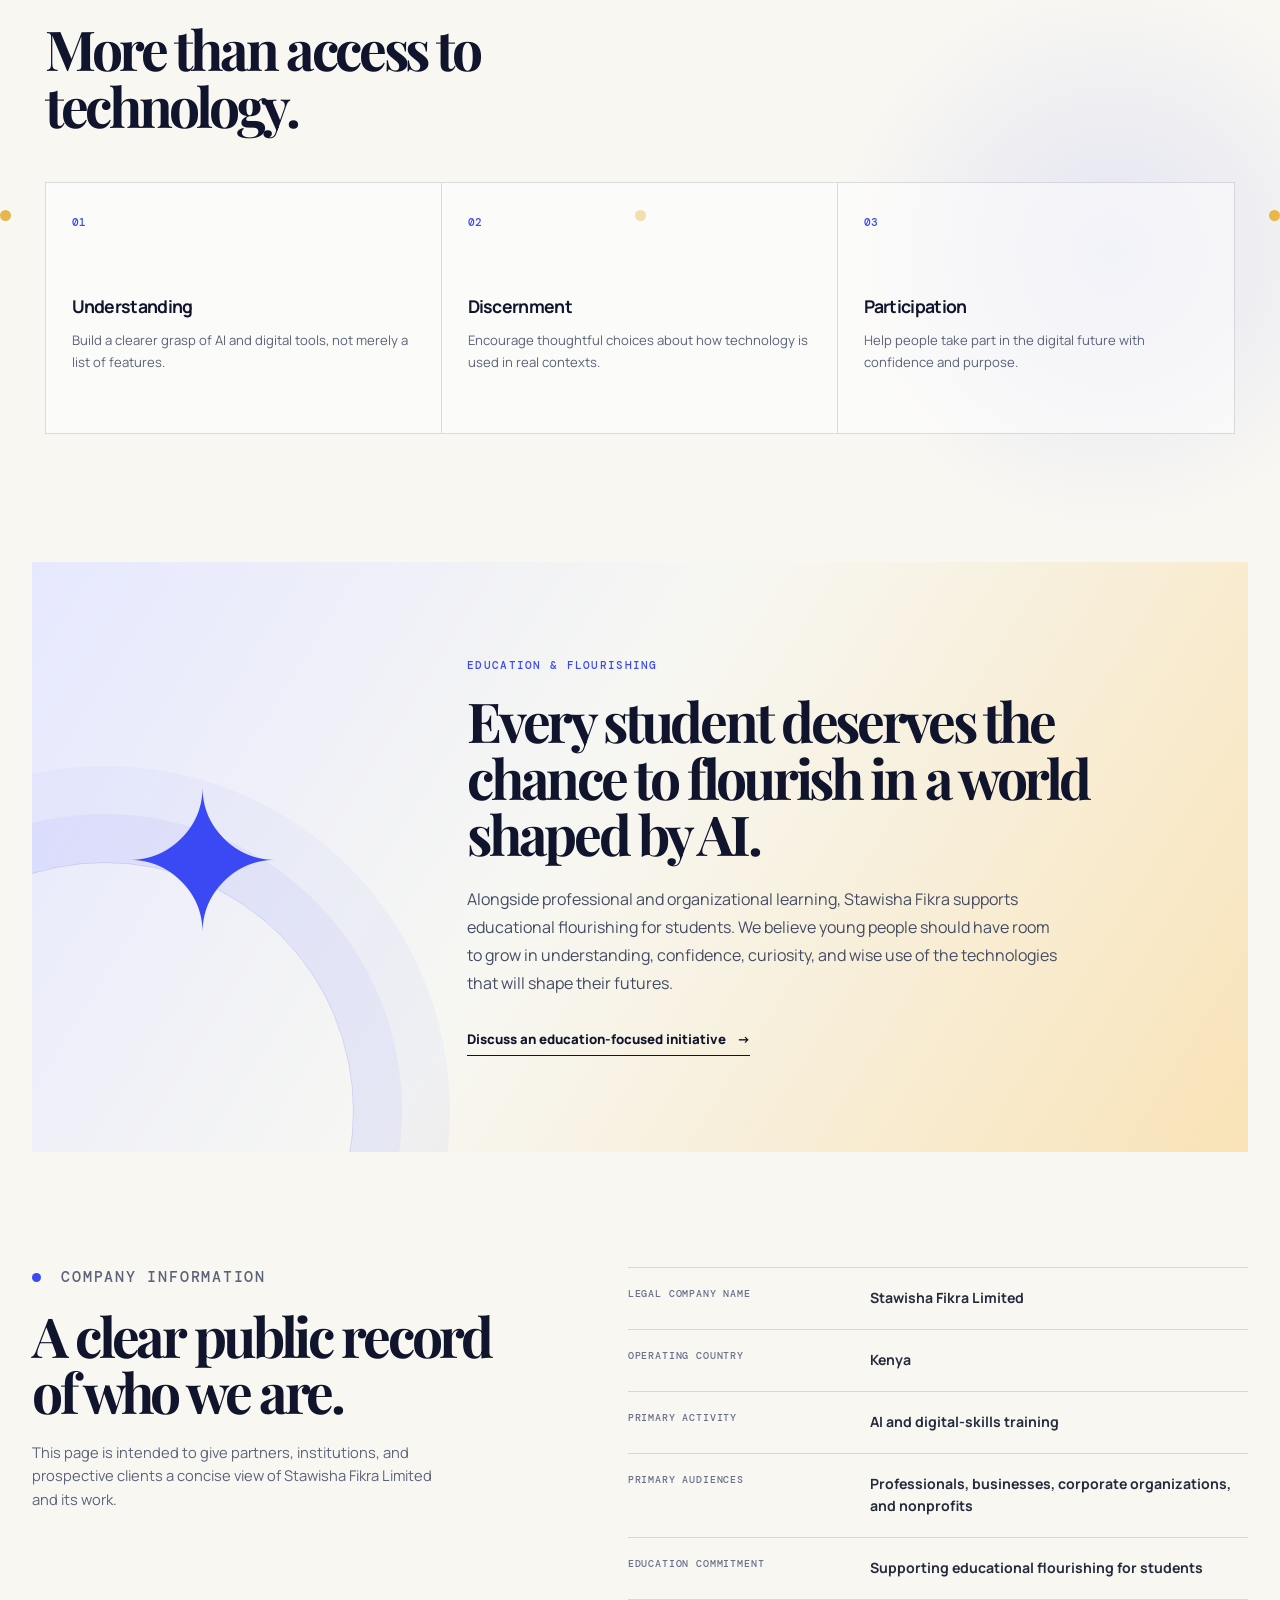
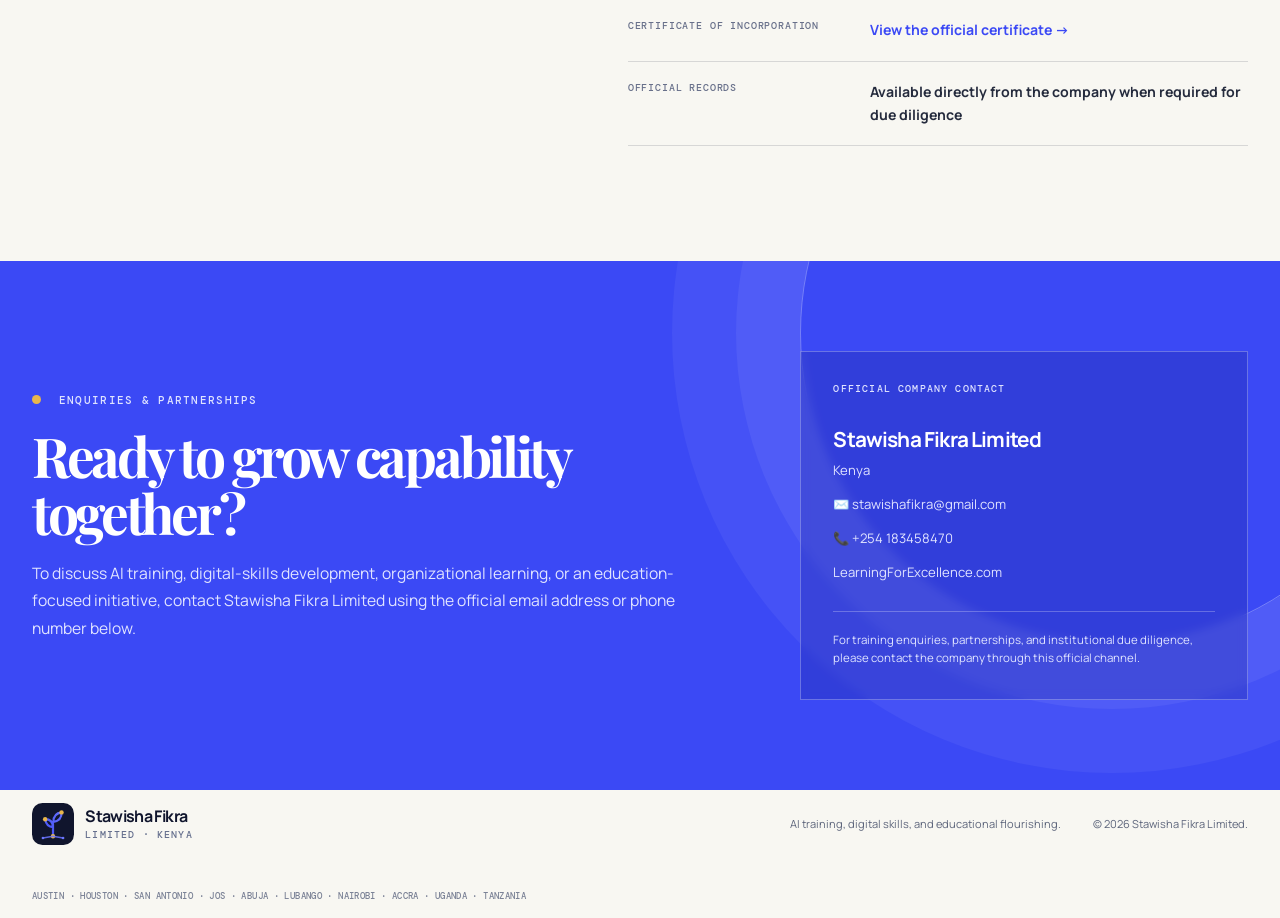
==== commit ca39cac2: "Update official company email and phone" ====
--- a/index.html
+++ b/index.html
@@ -211,13 +211,14 @@
         <div class="contact-copy">
           <p class="eyebrow"><span></span> Enquiries &amp; partnerships</p>
           <h2 id="contact-title">Ready to grow capability together?</h2>
-          <p>To discuss AI training, digital-skills development, organizational learning, or an education-focused initiative, please contact Stawisha Fikra Limited through the official representative or channel that shared this page with you.</p>
+          <p>To discuss AI training, digital-skills development, organizational learning, or an education-focused initiative, contact Stawisha Fikra Limited using the official email address or phone number below.</p>
         </div>
         <aside class="contact-card" aria-label="Official contact information">
           <p class="contact-card-label">Official company contact</p>
           <h3>Stawisha Fikra Limited</h3>
           <p>Kenya</p>
-          <p><a href="mailto:Amos@learningforexcellence.com">Amos@learningforexcellence.com</a></p>
+          <p><a href="mailto:stawishafikra@gmail.com">✉️ stawishafikra@gmail.com</a></p>
+          <p><a href="tel:+254183458470">📞 +254 183458470</a></p>
           <p><a href="https://learningforexcellence.com" target="_blank" rel="noopener noreferrer">LearningForExcellence.com</a></p>
           <div class="contact-card-rule"></div>
           <p class="contact-small">For training enquiries, partnerships, and institutional due diligence, please contact the company through this official channel.</p>
